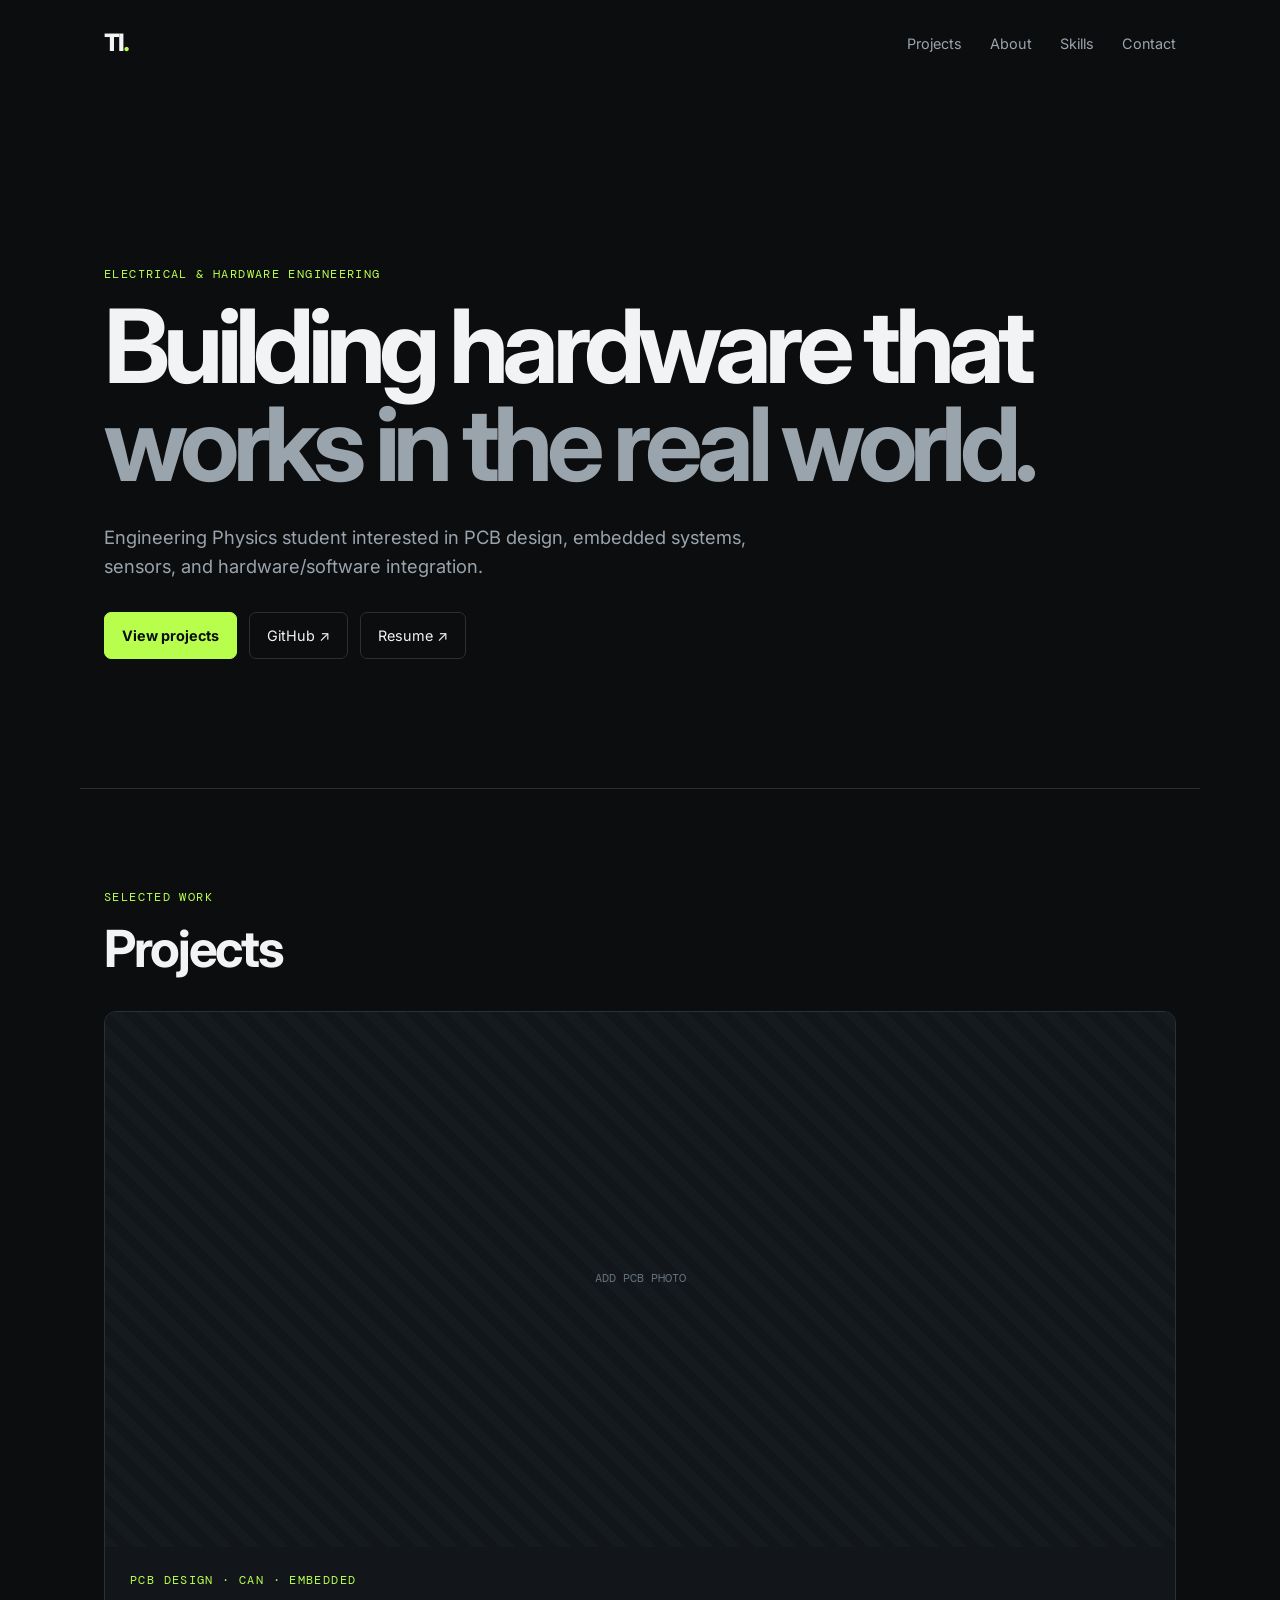
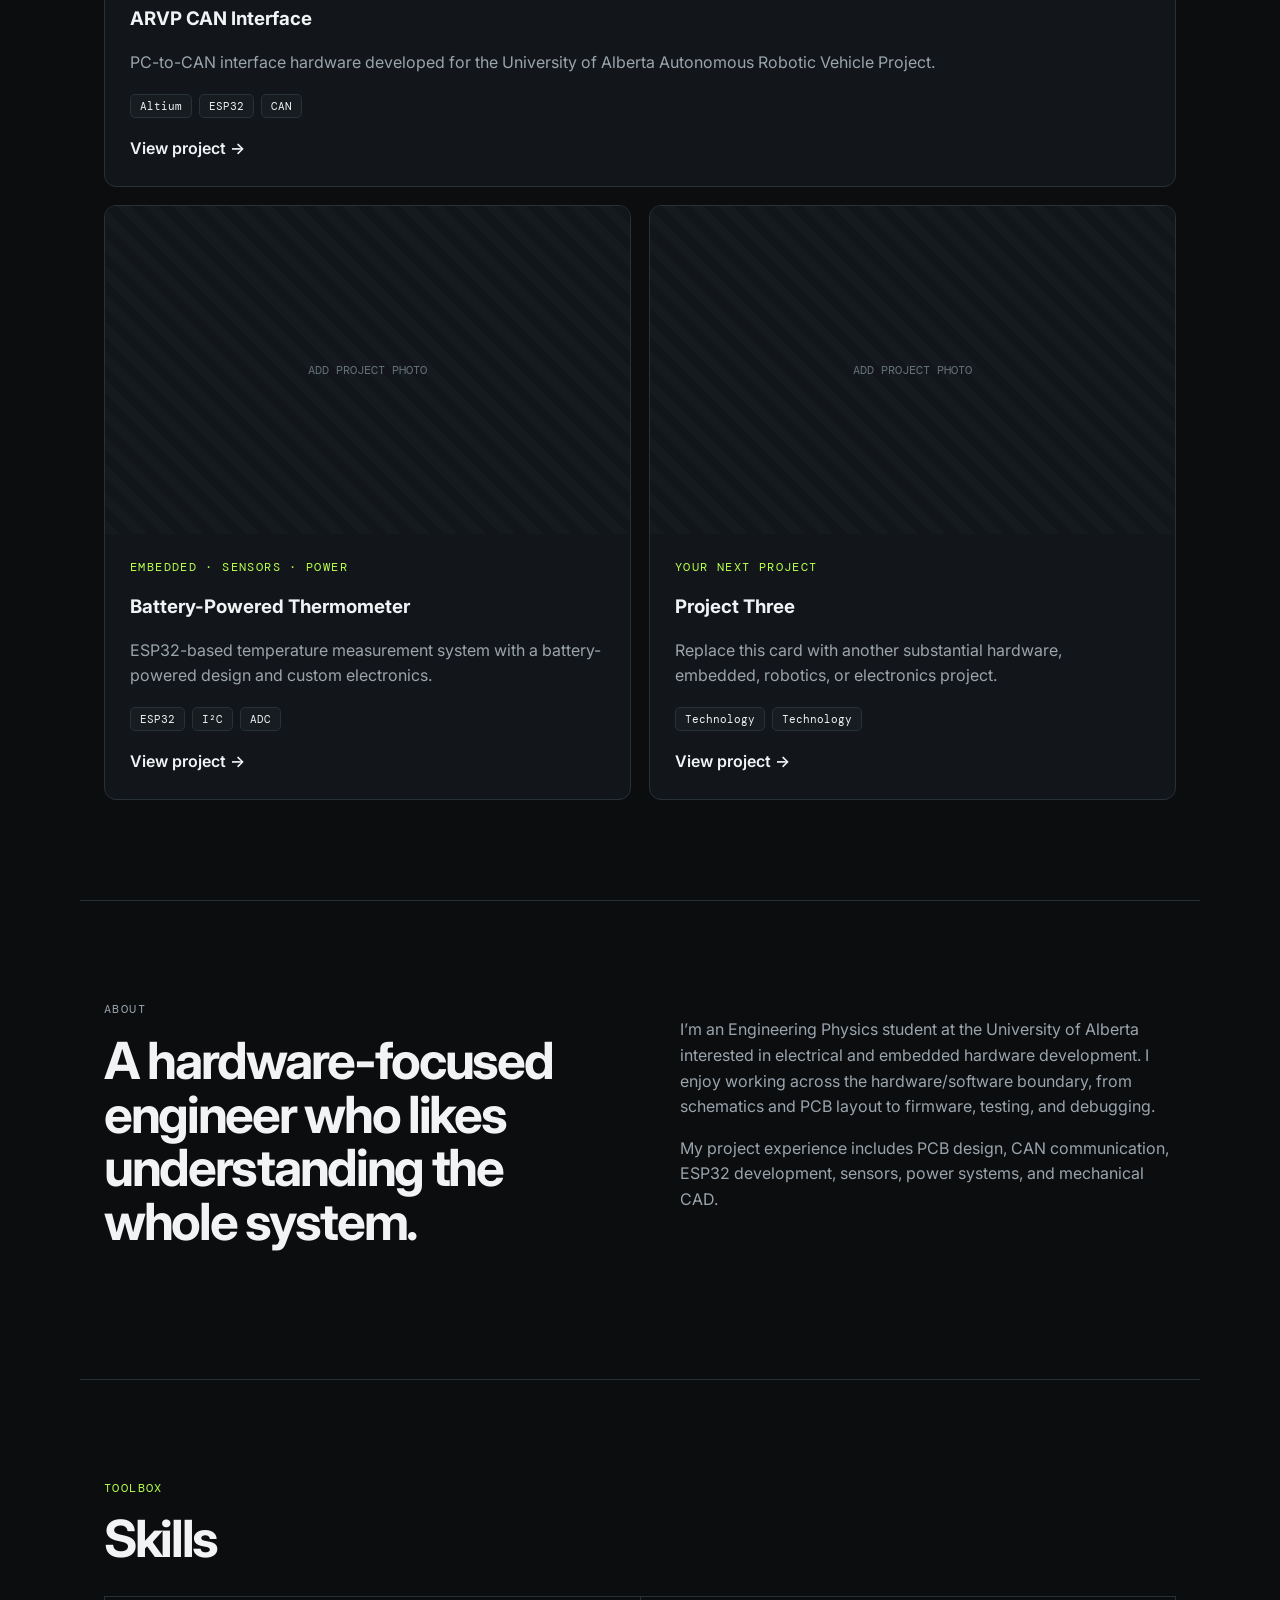
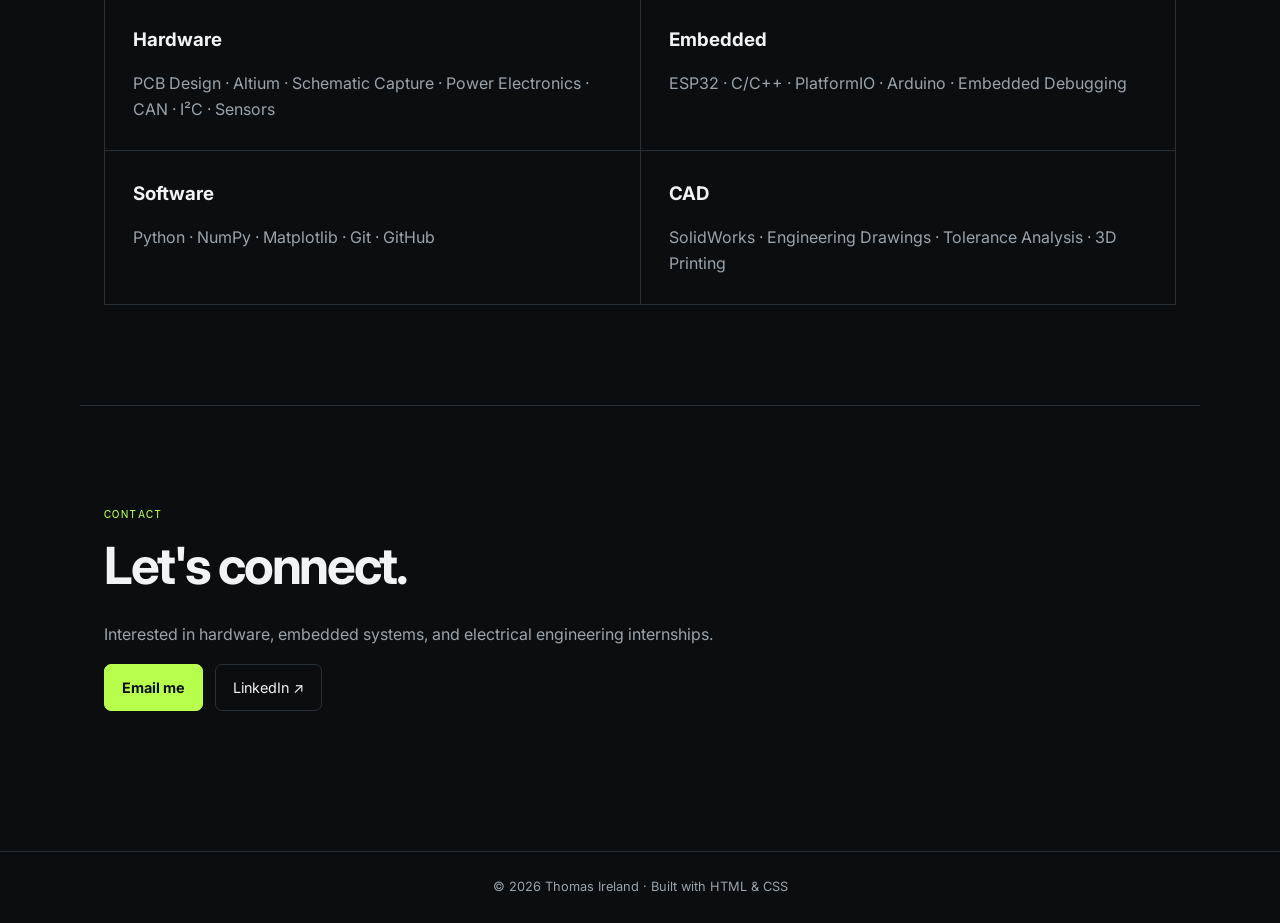
==== index.html @ 7f9a1d8d "initial commit" ====
<!doctype html>
<html lang="en">
<head>
  <meta charset="utf-8">
  <meta name="viewport" content="width=device-width, initial-scale=1">
  <title>Thomas Ireland | Electrical & Hardware Engineering</title>
  <meta name="description" content="Electrical and hardware engineering portfolio.">
  <link rel="stylesheet" href="style.css">
</head>
<body>
<header class="nav">
  <a class="logo" href="#">TI<span>.</span></a>
  <nav>
    <a href="#projects">Projects</a>
    <a href="#about">About</a>
    <a href="#skills">Skills</a>
    <a href="#contact">Contact</a>
  </nav>
</header>

<main>
<section class="hero">
  <p class="eyebrow">ELECTRICAL & HARDWARE ENGINEERING</p>
  <h1>Building hardware that<br><span>works in the real world.</span></h1>
  <p class="intro">Engineering Physics student interested in PCB design, embedded systems, sensors, and hardware/software integration.</p>
  <div class="buttons">
    <a class="button primary" href="#projects">View projects</a>
    <a class="button" href="https://github.com/YOUR_USERNAME">GitHub ↗</a>
    <a class="button" href="resume.pdf">Resume ↗</a>
  </div>
</section>

<section id="projects" class="section">
  <div class="section-heading">
    <p class="eyebrow">SELECTED WORK</p>
    <h2>Projects</h2>
  </div>

  <div class="project-grid">
    <article class="project-card featured">
      <div class="project-image placeholder">ADD PCB PHOTO</div>
      <div class="project-body">
        <p class="tag">PCB DESIGN · CAN · EMBEDDED</p>
        <h3>ARVP CAN Interface</h3>
        <p>PC-to-CAN interface hardware developed for the University of Alberta Autonomous Robotic Vehicle Project.</p>
        <div class="chips"><span>Altium</span><span>ESP32</span><span>CAN</span></div>
        <a href="projects/arvp-can.html">View project →</a>
      </div>
    </article>

    <article class="project-card">
      <div class="project-image placeholder">ADD PROJECT PHOTO</div>
      <div class="project-body">
        <p class="tag">EMBEDDED · SENSORS · POWER</p>
        <h3>Battery-Powered Thermometer</h3>
        <p>ESP32-based temperature measurement system with a battery-powered design and custom electronics.</p>
        <div class="chips"><span>ESP32</span><span>I²C</span><span>ADC</span></div>
        <a href="projects/thermometer.html">View project →</a>
      </div>
    </article>

    <article class="project-card">
      <div class="project-image placeholder">ADD PROJECT PHOTO</div>
      <div class="project-body">
        <p class="tag">YOUR NEXT PROJECT</p>
        <h3>Project Three</h3>
        <p>Replace this card with another substantial hardware, embedded, robotics, or electronics project.</p>
        <div class="chips"><span>Technology</span><span>Technology</span></div>
        <a href="#">View project →</a>
      </div>
    </article>
  </div>
</section>

<section id="about" class="section split">
  <div>
    <p class="eyebrow">ABOUT</p>
    <h2>A hardware-focused engineer who likes understanding the whole system.</h2>
  </div>
  <div>
    <p>I’m an Engineering Physics student at the University of Alberta interested in electrical and embedded hardware development. I enjoy working across the hardware/software boundary, from schematics and PCB layout to firmware, testing, and debugging.</p>
    <p>My project experience includes PCB design, CAN communication, ESP32 development, sensors, power systems, and mechanical CAD.</p>
  </div>
</section>

<section id="skills" class="section">
  <p class="eyebrow">TOOLBOX</p>
  <h2>Skills</h2>
  <div class="skills-grid">
    <div><h3>Hardware</h3><p>PCB Design · Altium · Schematic Capture · Power Electronics · CAN · I²C · Sensors</p></div>
    <div><h3>Embedded</h3><p>ESP32 · C/C++ · PlatformIO · Arduino · Embedded Debugging</p></div>
    <div><h3>Software</h3><p>Python · NumPy · Matplotlib · Git · GitHub</p></div>
    <div><h3>CAD</h3><p>SolidWorks · Engineering Drawings · Tolerance Analysis · 3D Printing</p></div>
  </div>
</section>

<section id="contact" class="section contact">
  <p class="eyebrow">CONTACT</p>
  <h2>Let's connect.</h2>
  <p>Interested in hardware, embedded systems, and electrical engineering internships.</p>
  <div class="buttons">
    <a class="button primary" href="mailto:YOUR_EMAIL@example.com">Email me</a>
    <a class="button" href="https://www.linkedin.com/in/YOUR_USERNAME/">LinkedIn ↗</a>
  </div>
</section>
</main>

<footer>© 2026 Thomas Ireland · Built with HTML & CSS</footer>
</body>
</html>
---- style.css ----
@import url('https://fonts.googleapis.com/css2?family=DM+Mono:wght@400;500&family=Inter:wght@400;500;600;700;800&display=swap');

:root {
  --bg: #0b0d0f;
  --surface: #12161a;
  --surface2: #171c21;
  --text: #f1f3f5;
  --muted: #9aa4ad;
  --line: #283038;
  --accent: #b8ff4d;
  --max: 1120px;
}

* { box-sizing: border-box; }
html { scroll-behavior: smooth; }
body {
  margin: 0;
  background: var(--bg);
  color: var(--text);
  font-family: Inter, sans-serif;
  line-height: 1.6;
}
a { color: inherit; text-decoration: none; }
.nav {
  max-width: var(--max);
  margin: auto;
  padding: 24px;
  display: flex;
  justify-content: space-between;
  align-items: center;
}
.logo { font-size: 1.5rem; font-weight: 800; letter-spacing: -0.08em; }
.logo span { color: var(--accent); }
nav { display: flex; gap: 28px; color: var(--muted); font-size: .9rem; }
nav a:hover, .project-body a:hover { color: var(--accent); }

main { max-width: var(--max); margin: auto; }
.hero { min-height: 78vh; padding: 150px 24px 100px; display: flex; flex-direction: column; justify-content: center; }
.eyebrow, .tag {
  font-family: "DM Mono", monospace;
  color: var(--accent);
  font-size: .72rem;
  letter-spacing: .12em;
  margin: 0 0 14px;
}
h1 { font-size: clamp(3rem, 8vw, 6.8rem); line-height: .95; letter-spacing: -.065em; margin: 0; max-width: 1000px; }
h1 span { color: var(--muted); }
h2 { font-size: clamp(2rem, 4vw, 3.4rem); line-height: 1.05; letter-spacing: -.045em; margin: 0 0 30px; }
h3 { margin: 0 0 8px; }
.intro { max-width: 650px; color: var(--muted); font-size: 1.15rem; margin: 30px 0; }
.buttons { display: flex; flex-wrap: wrap; gap: 12px; }
.button {
  border: 1px solid var(--line);
  padding: 11px 17px;
  border-radius: 7px;
  font-size: .9rem;
}
.button.primary { background: var(--accent); color: #0b0d0f; border-color: var(--accent); font-weight: 700; }
.button:hover { transform: translateY(-1px); }

.section { padding: 100px 24px; border-top: 1px solid var(--line); }
.section-heading { margin-bottom: 35px; }
.project-grid { display: grid; grid-template-columns: repeat(2, 1fr); gap: 18px; }
.project-card { background: var(--surface); border: 1px solid var(--line); border-radius: 12px; overflow: hidden; }
.project-card.featured { grid-column: span 2; }
.project-image { aspect-ratio: 16/8; }
.project-card:not(.featured) .project-image { aspect-ratio: 16/10; }
.placeholder {
  background: repeating-linear-gradient(45deg, #151a1e, #151a1e 10px, #12161a 10px, #12161a 20px);
  display: grid; place-items: center; color: #66717a;
  font-family: "DM Mono", monospace; font-size: .75rem;
}
.project-body { padding: 25px; }
.project-body p:not(.tag) { color: var(--muted); }
.chips { display: flex; flex-wrap: wrap; gap: 7px; margin: 18px 0; }
.chips span { background: var(--surface2); border: 1px solid var(--line); padding: 4px 9px; border-radius: 5px; font: .7rem "DM Mono", monospace; }
.project-body a { font-weight: 600; }

.split { display: grid; grid-template-columns: 1fr 1fr; gap: 80px; }
.split p { color: var(--muted); max-width: 600px; }
.skills-grid { display: grid; grid-template-columns: repeat(2, 1fr); gap: 1px; background: var(--line); border: 1px solid var(--line); }
.skills-grid div { background: var(--bg); padding: 28px; }
.skills-grid p { color: var(--muted); margin-bottom: 0; }
.contact { padding-bottom: 140px; }
.contact > p:not(.eyebrow) { color: var(--muted); }

footer { border-top: 1px solid var(--line); padding: 25px 24px; text-align: center; color: var(--muted); font-size: .8rem; }

@media (max-width: 700px) {
  nav { display: none; }
  .hero { padding-top: 100px; min-height: 70vh; }
  .project-grid, .split, .skills-grid { grid-template-columns: 1fr; }
  .project-card.featured { grid-column: span 1; }
  .split { gap: 25px; }
}
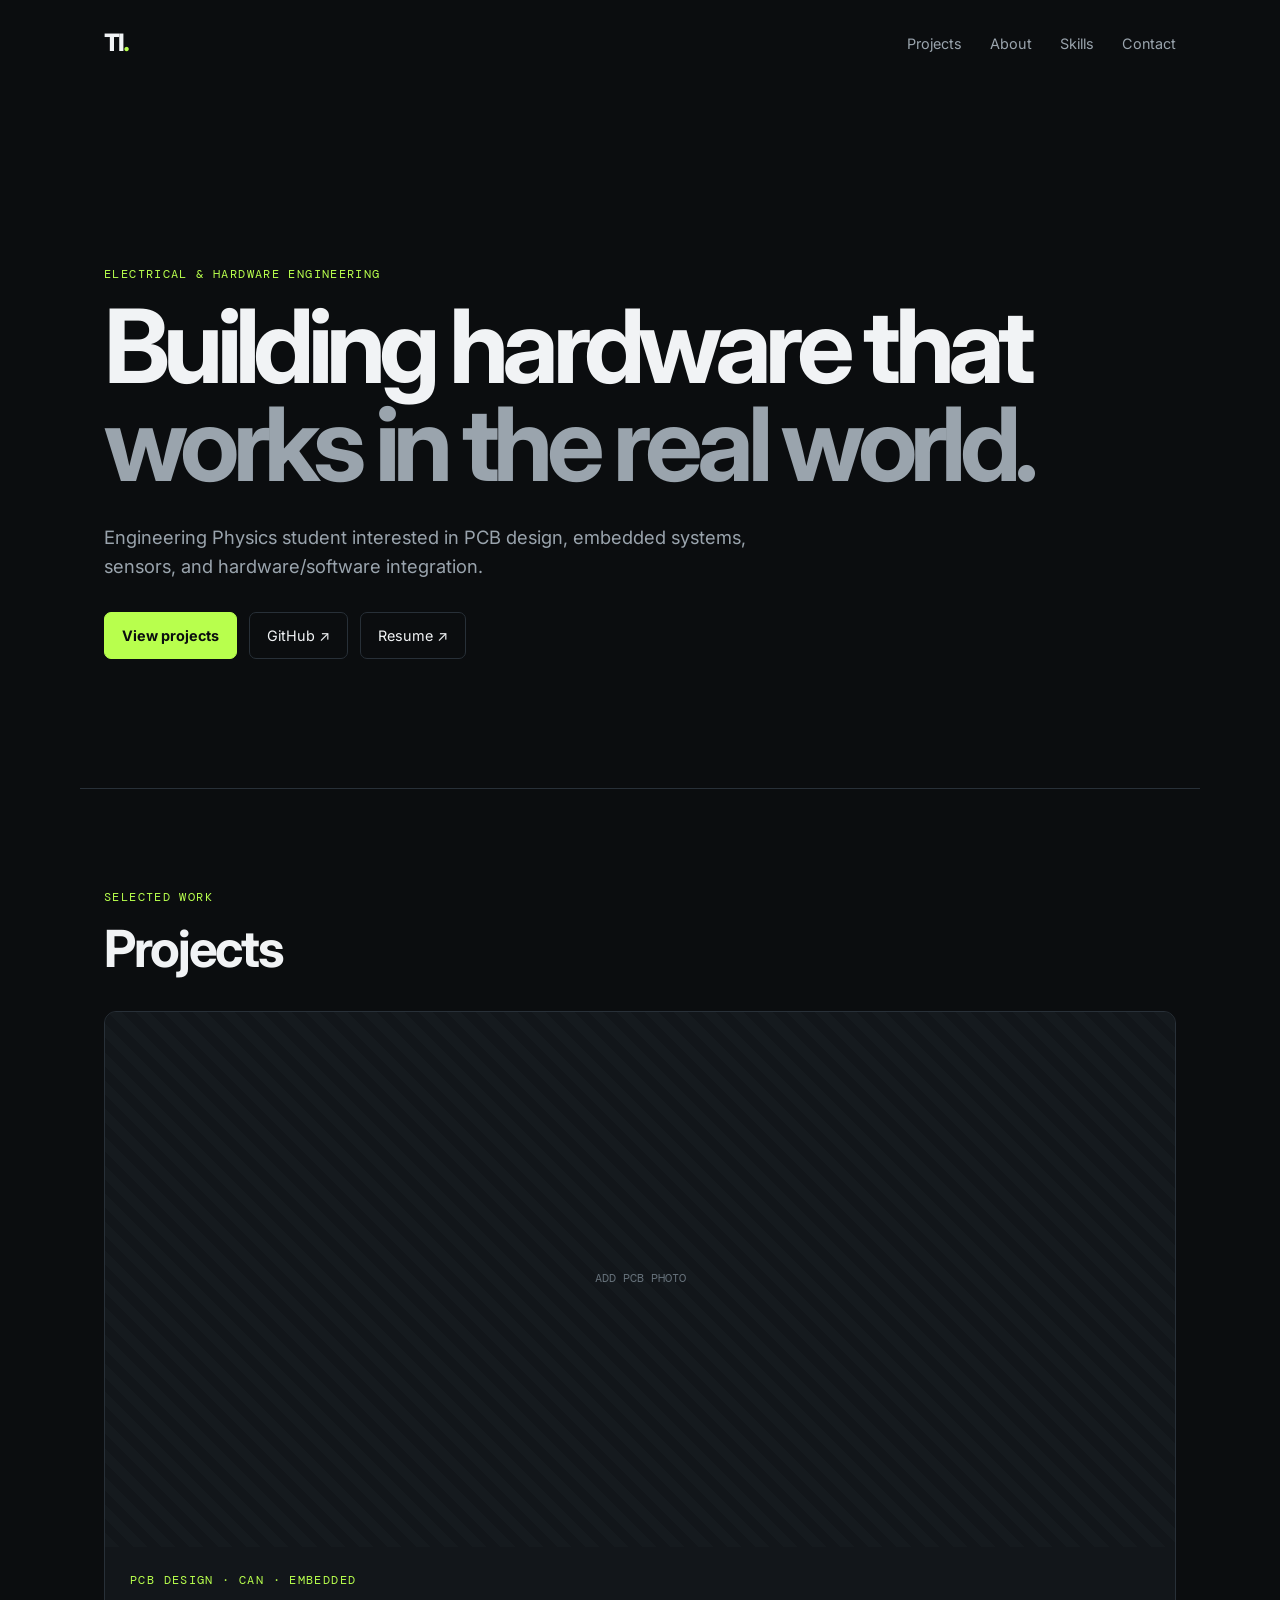
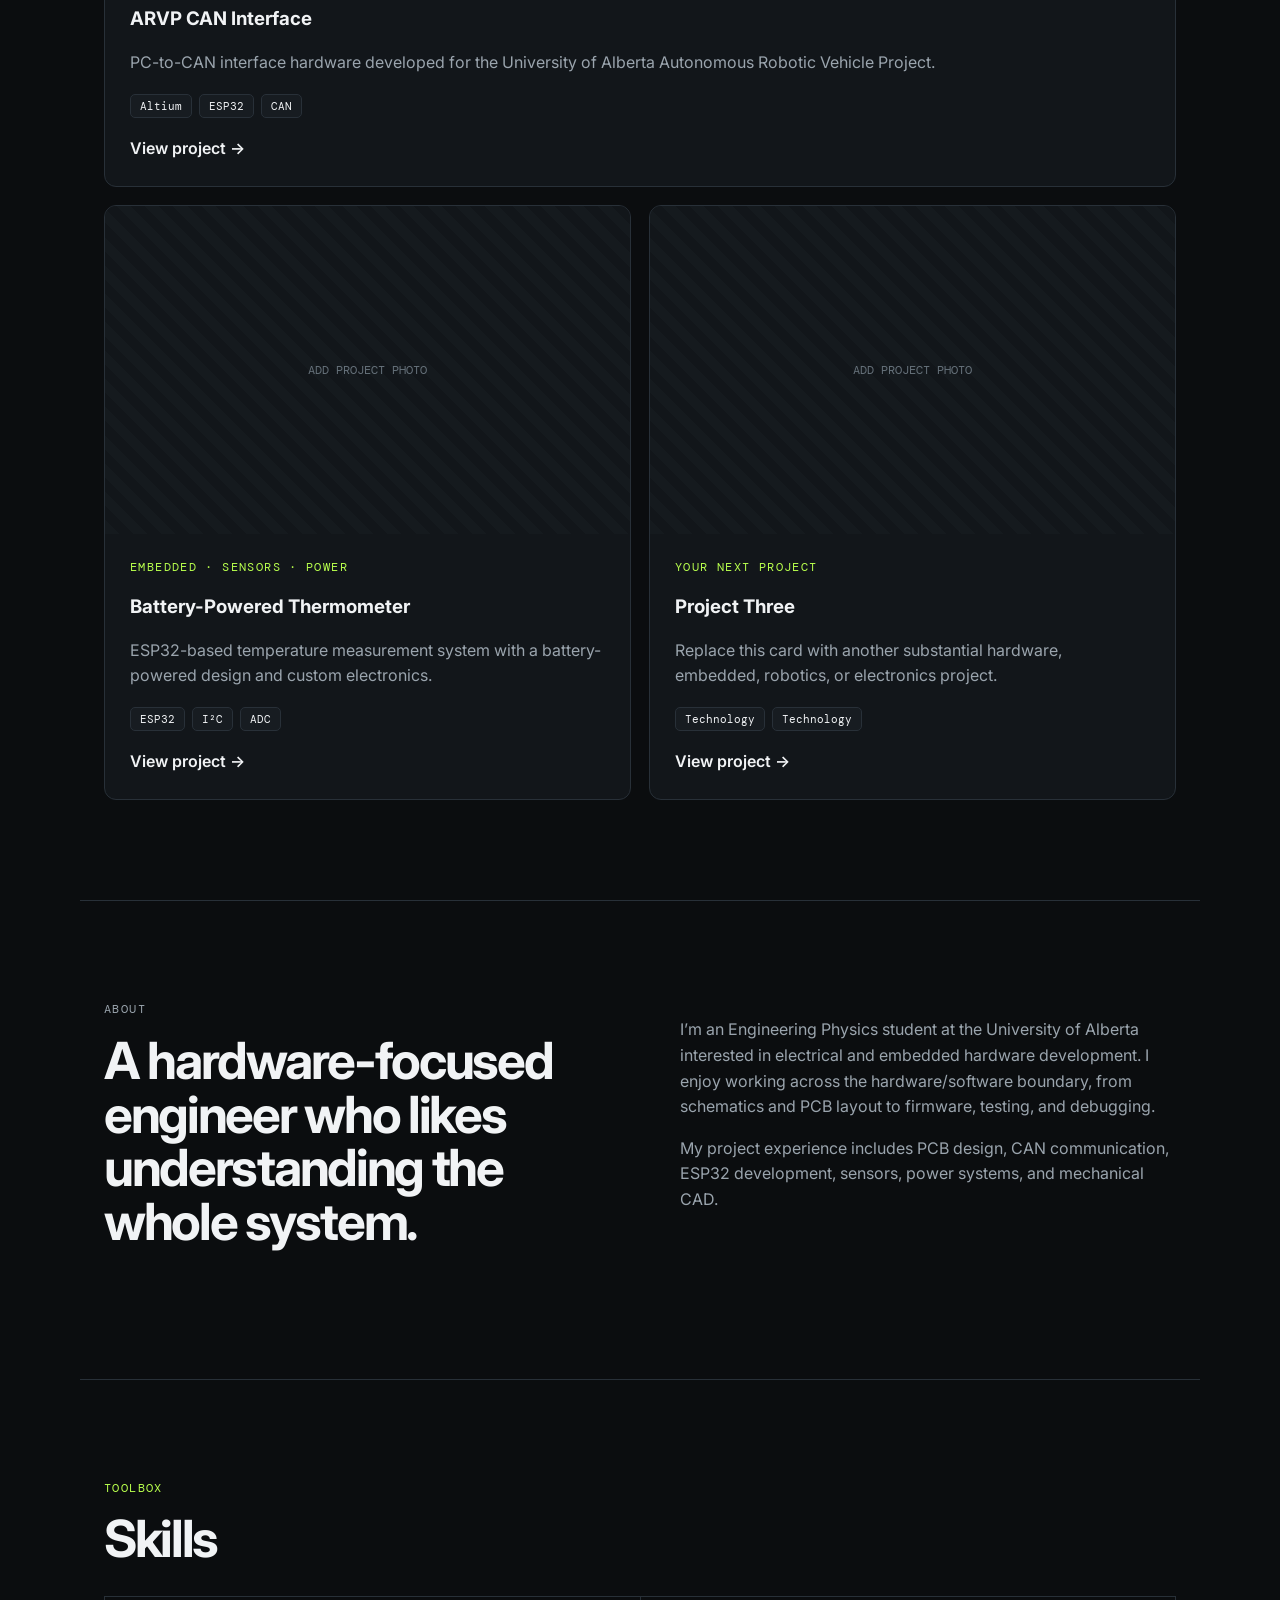
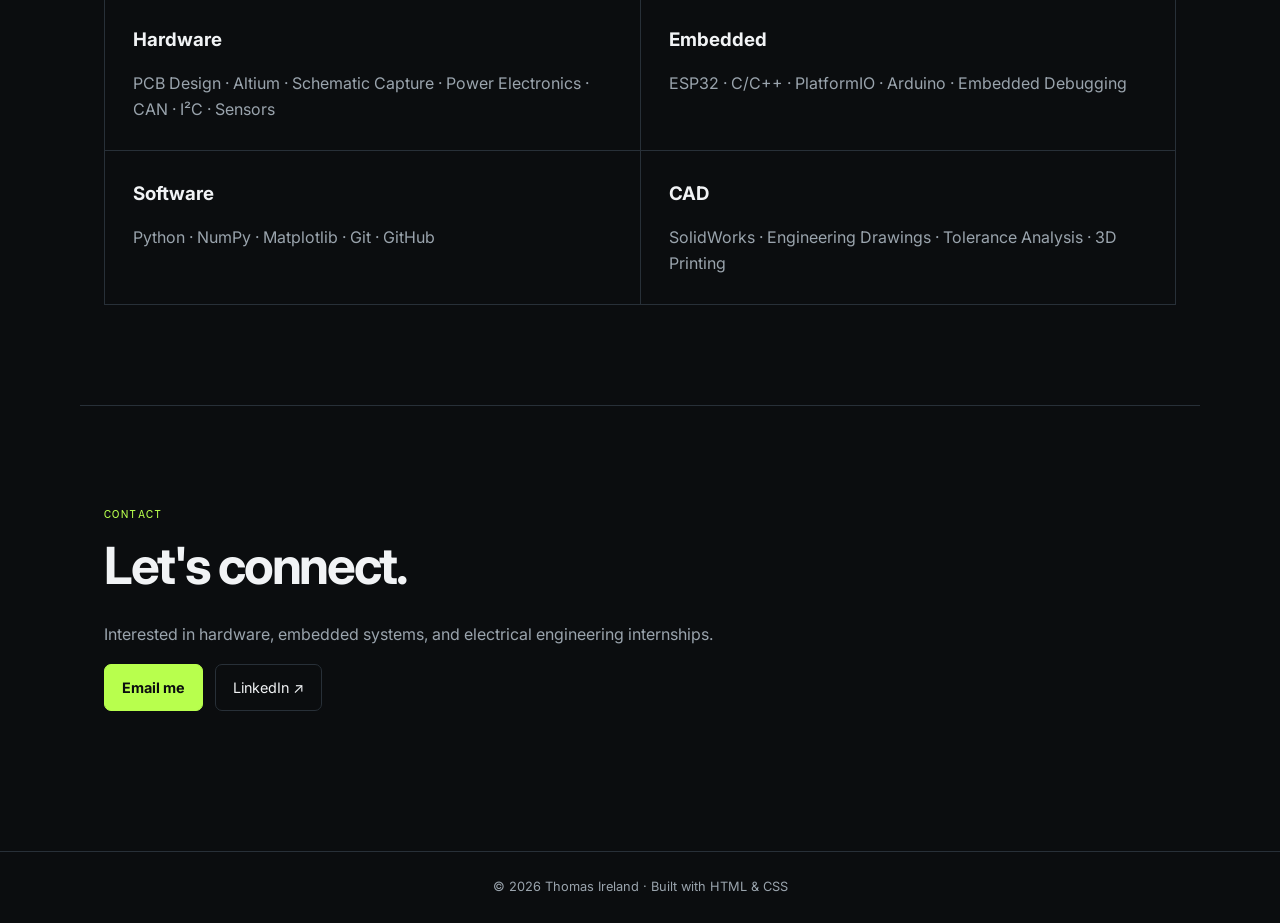
==== commit fac00d19: "background test" ====
--- a/index.html
+++ b/index.html
@@ -8,6 +8,7 @@
   <link rel="stylesheet" href="style.css">
 </head>
 <body>
+<canvas id="wave-background"></canvas>
 <header class="nav">
   <a class="logo" href="#">TI<span>.</span></a>
   <nav>
--- a/style.css
+++ b/style.css
@@ -93,3 +93,14 @@
   .project-card.featured { grid-column: span 1; }
   .split { gap: 25px; }
 }
+
+#wave-background {
+  position: fixed;
+  top: 0;
+  left: 0;
+  width: 100%;
+  height: 100%;
+  z-index: -1;
+  pointer-events: none;
+  opacity: 0.25;
+}
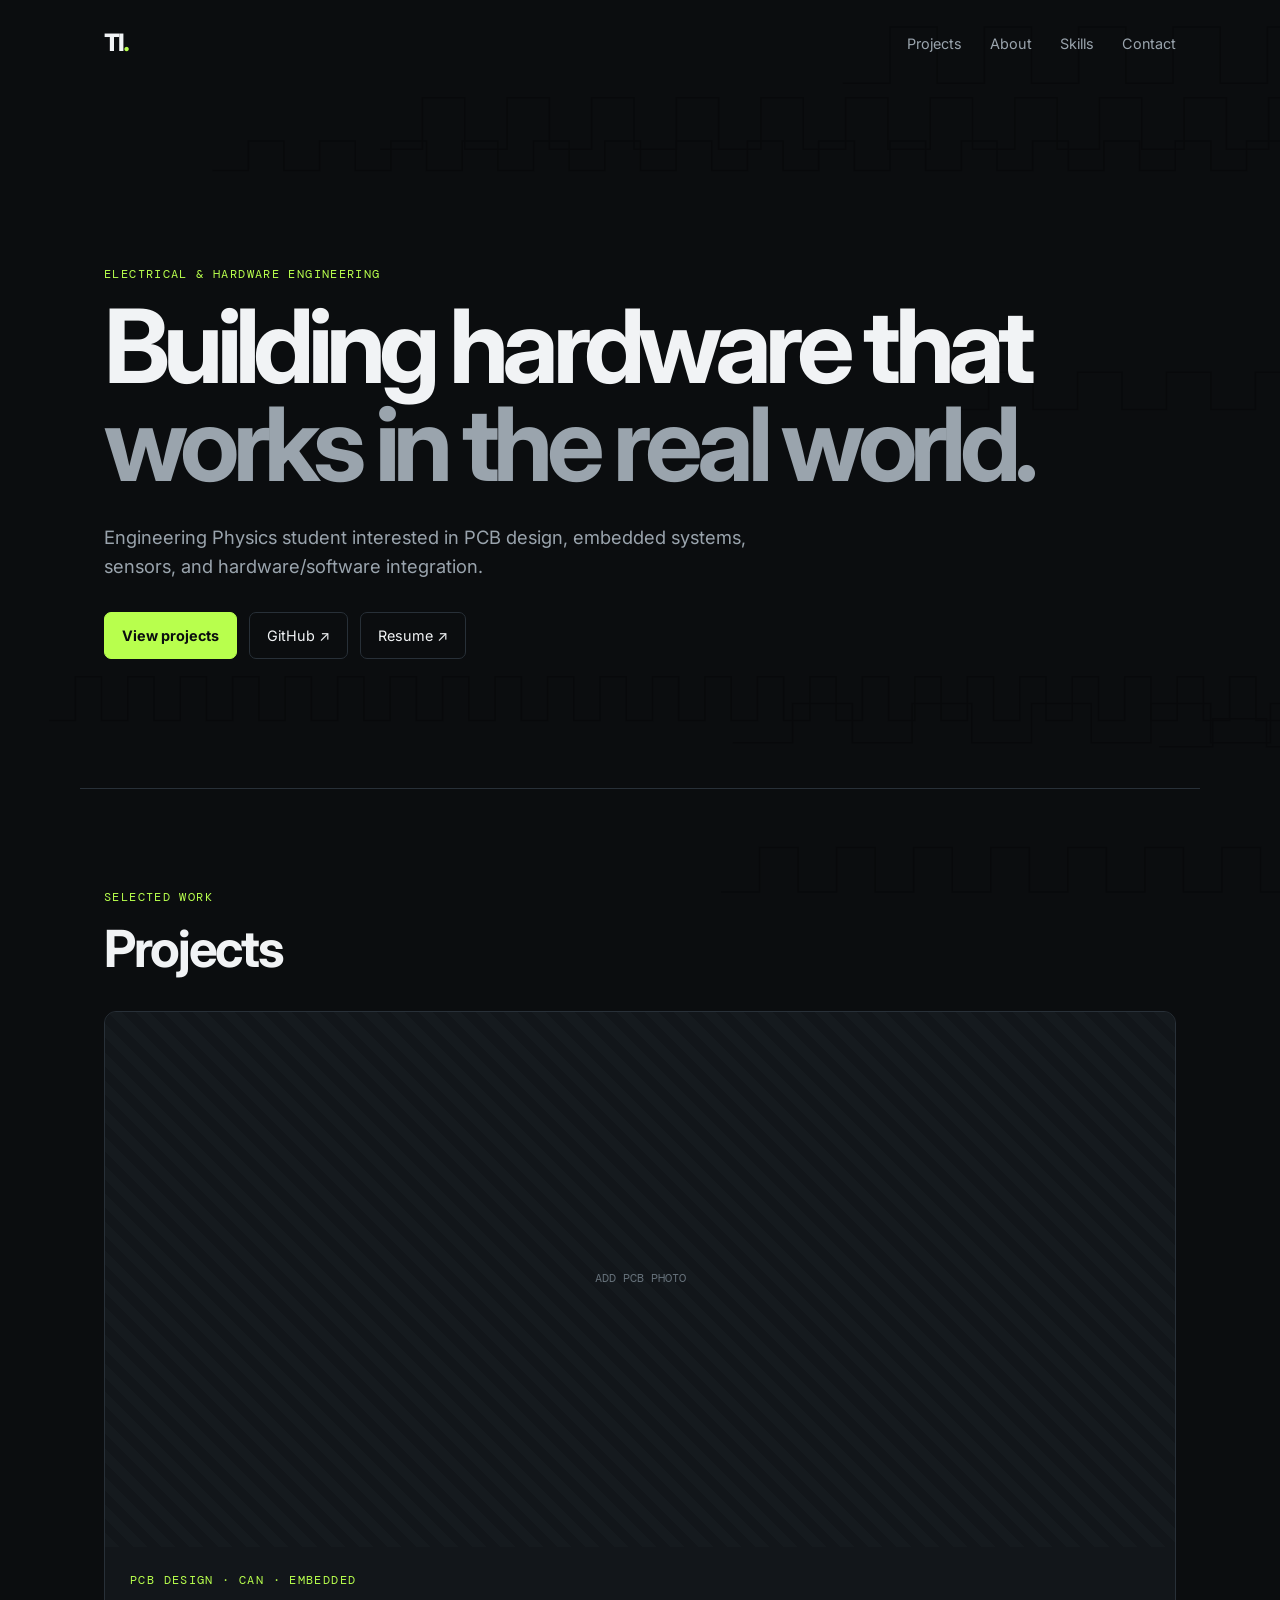
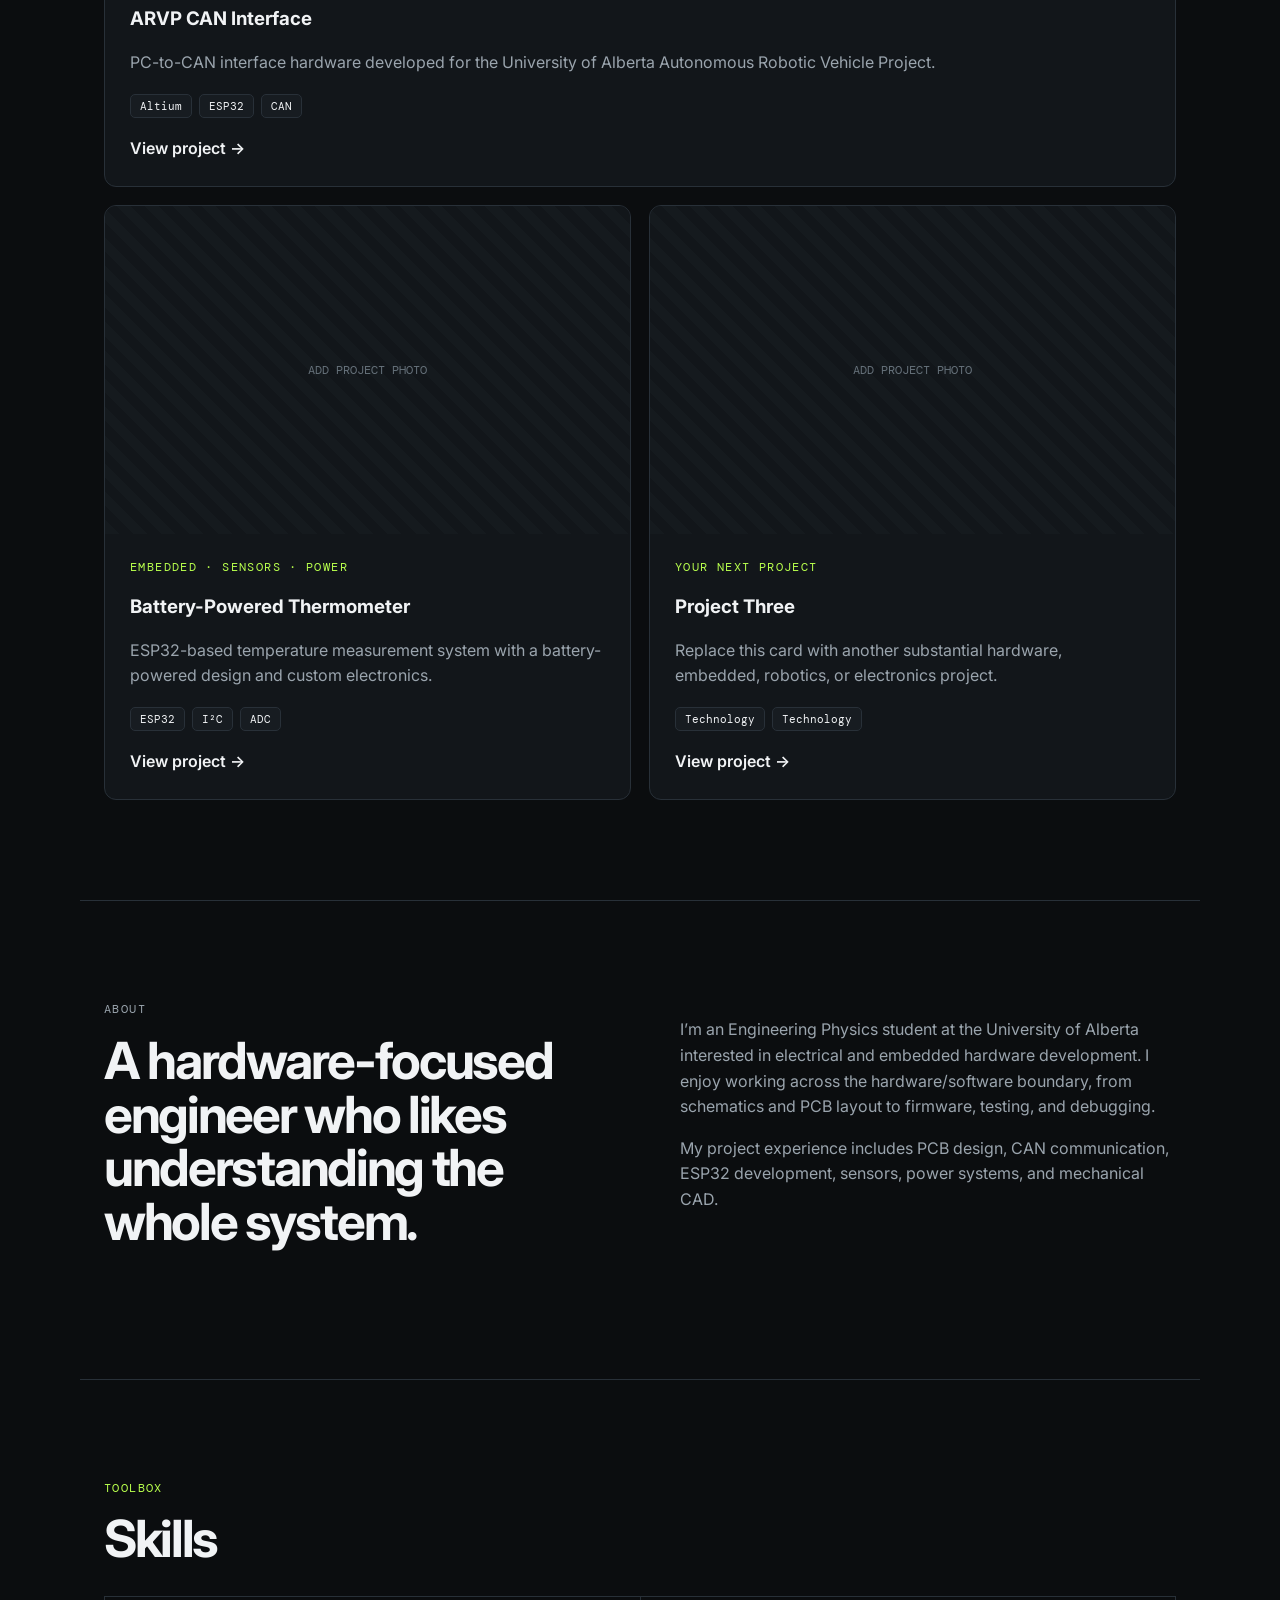
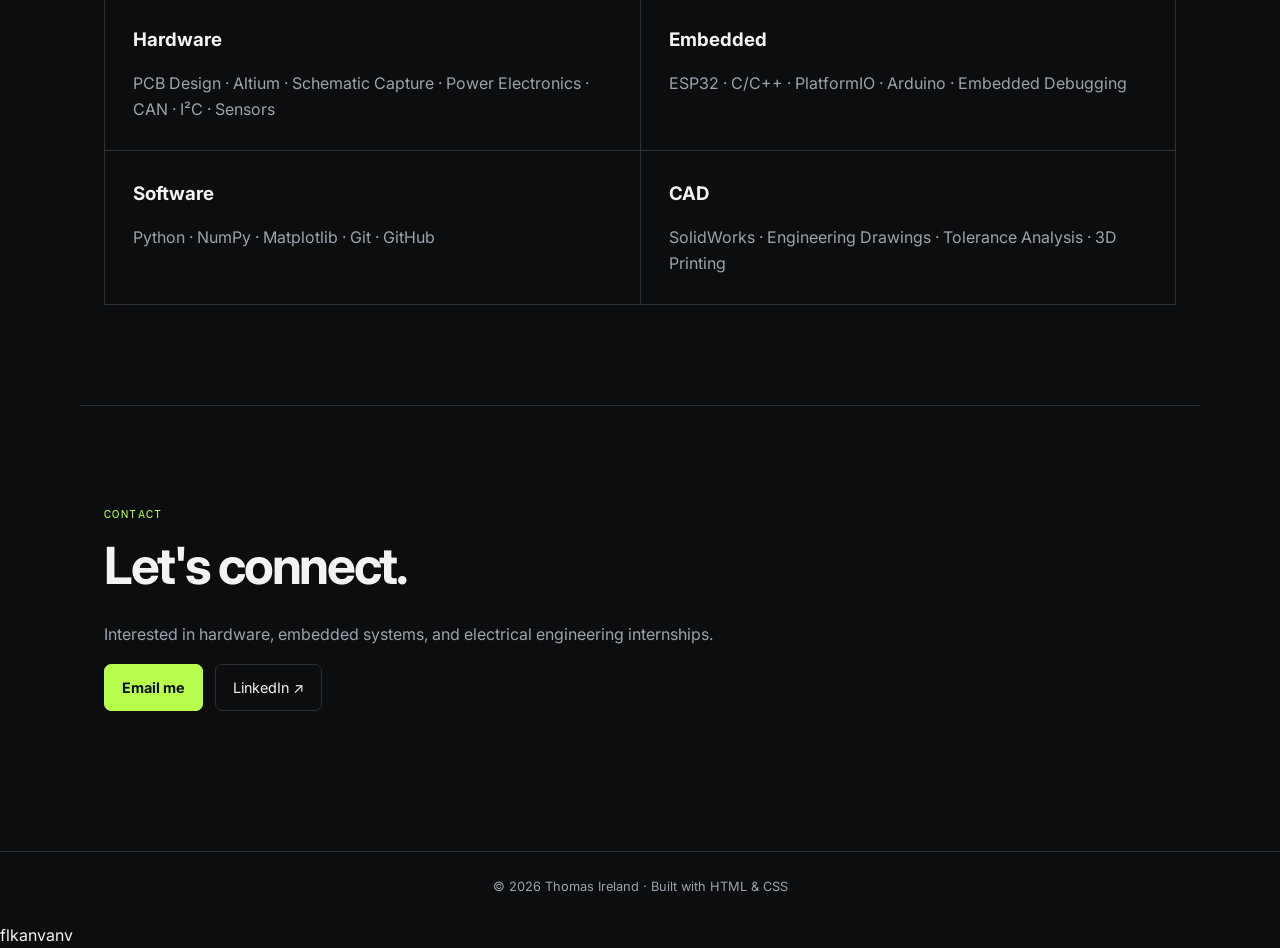
==== commit 78345a29: "fixing background" ====
--- a/index.html
+++ b/index.html
@@ -7,6 +7,7 @@
   <meta name="description" content="Electrical and hardware engineering portfolio.">
   <link rel="stylesheet" href="style.css">
 </head>
+
 <body>
 <canvas id="wave-background"></canvas>
 <header class="nav">
@@ -107,5 +108,7 @@
 </main>
 
 <footer>© 2026 Thomas Ireland · Built with HTML & CSS</footer>
+<script src="js/waves.js" defer></script>
+flkanvanv
 </body>
 </html>
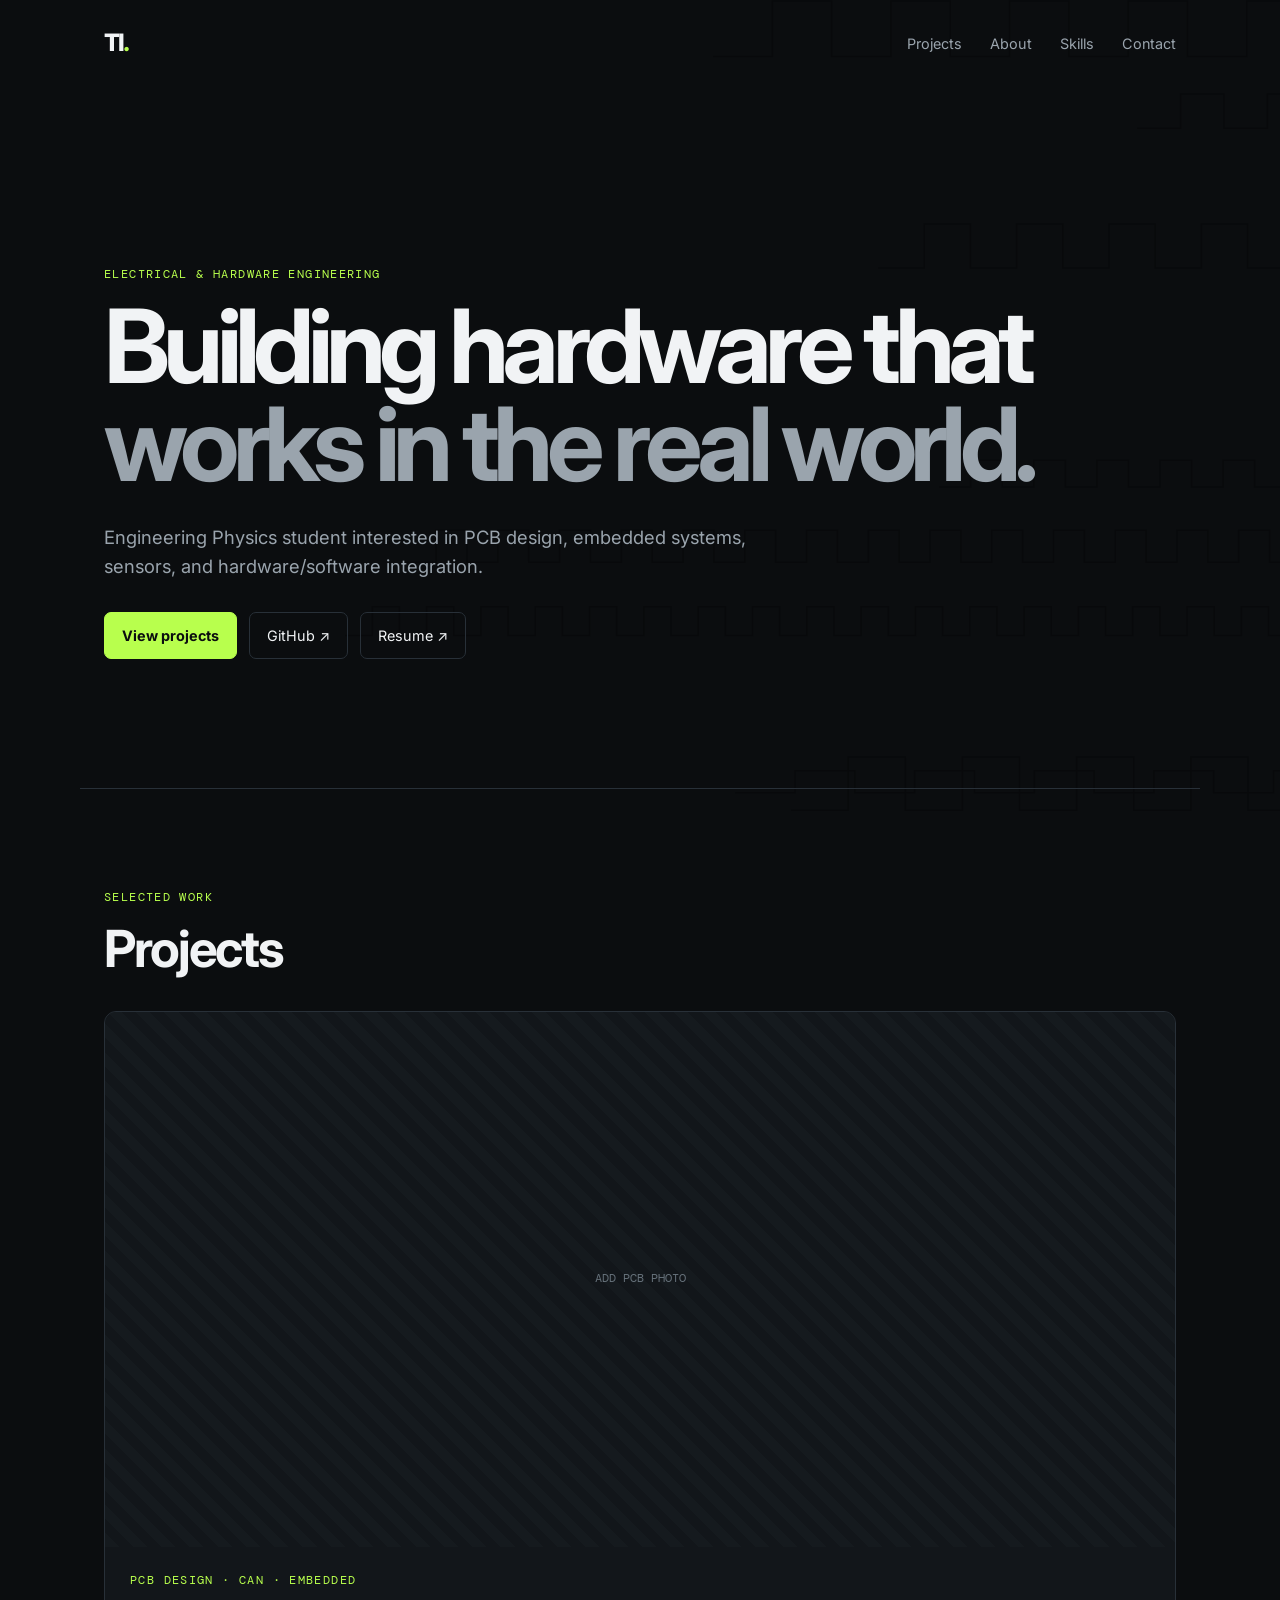
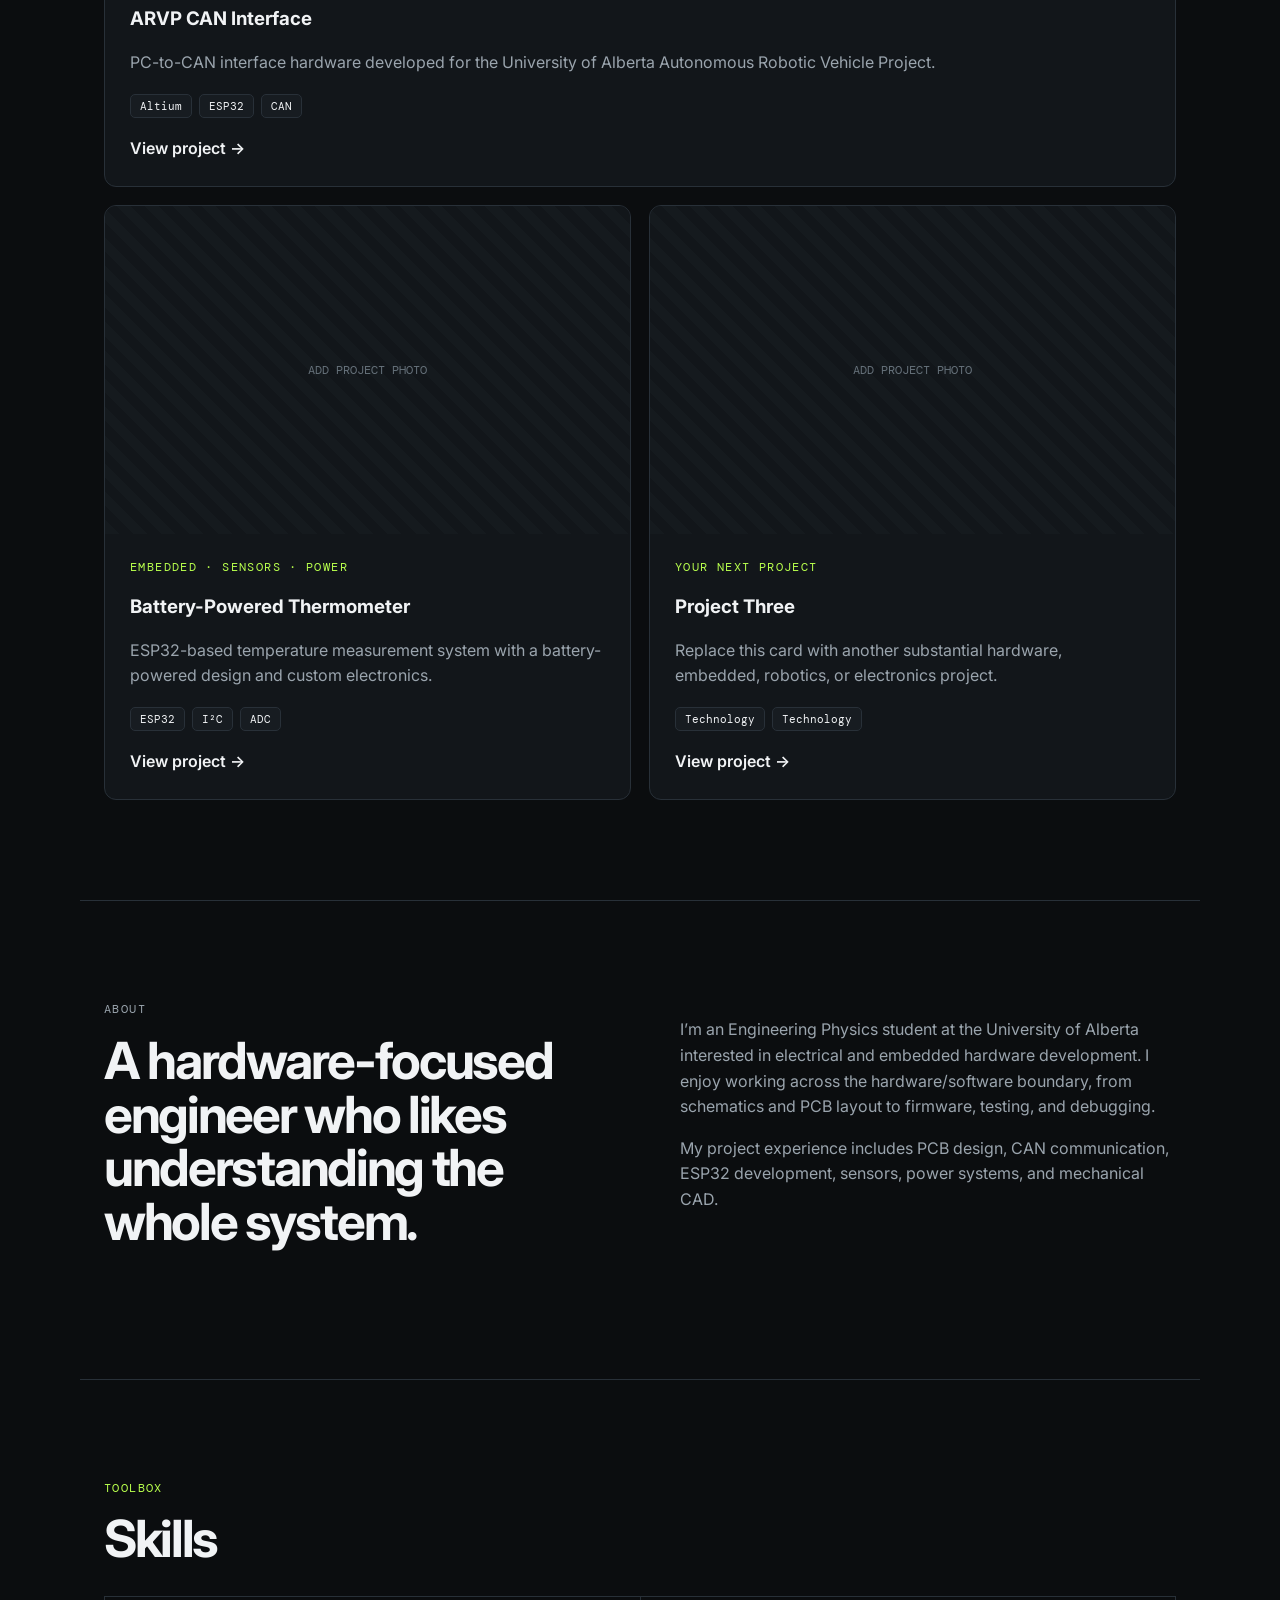
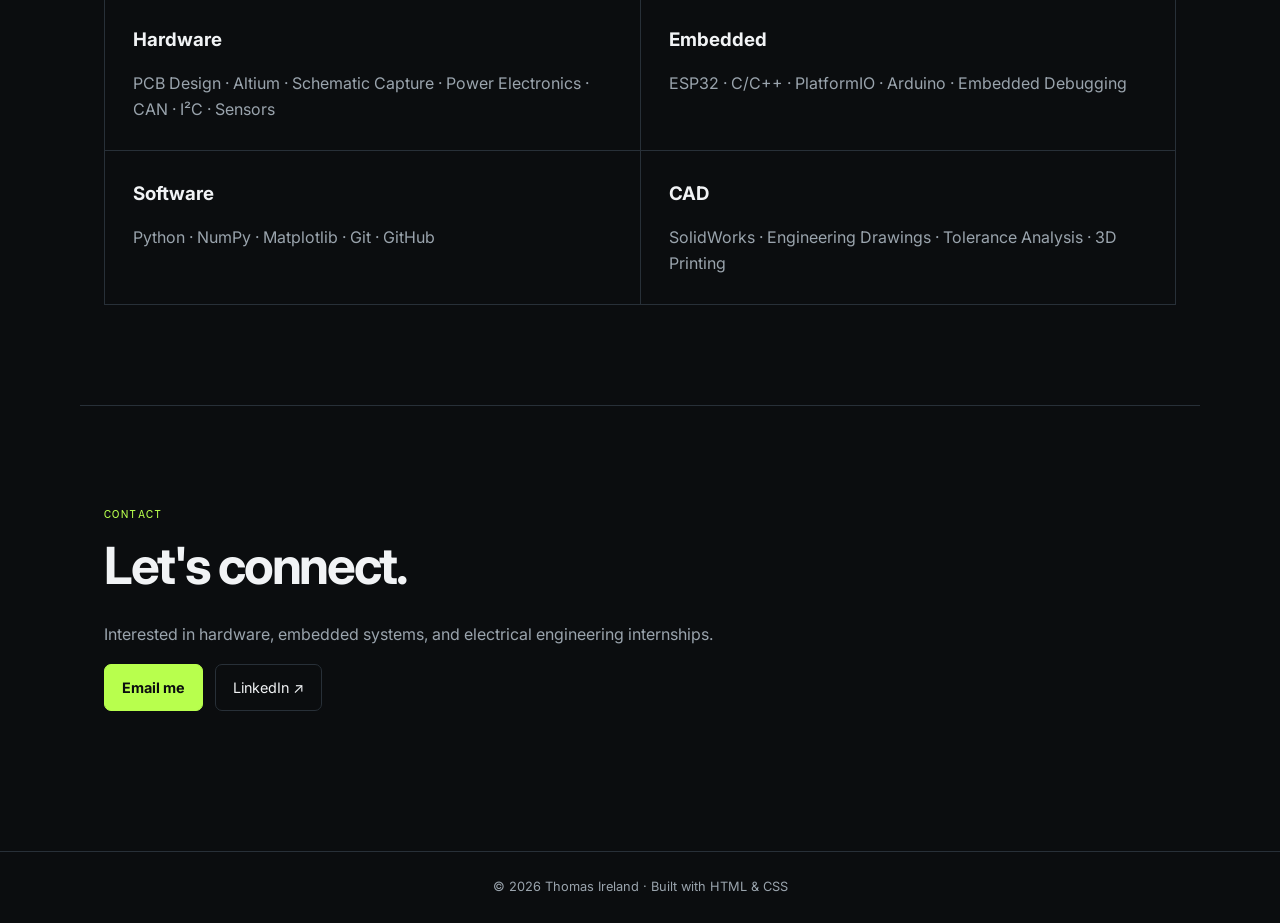
==== commit 9207769d: "update" ====
--- a/index.html
+++ b/index.html
@@ -109,6 +109,5 @@
 
 <footer>© 2026 Thomas Ireland · Built with HTML & CSS</footer>
 <script src="js/waves.js" defer></script>
-flkanvanv
 </body>
 </html>
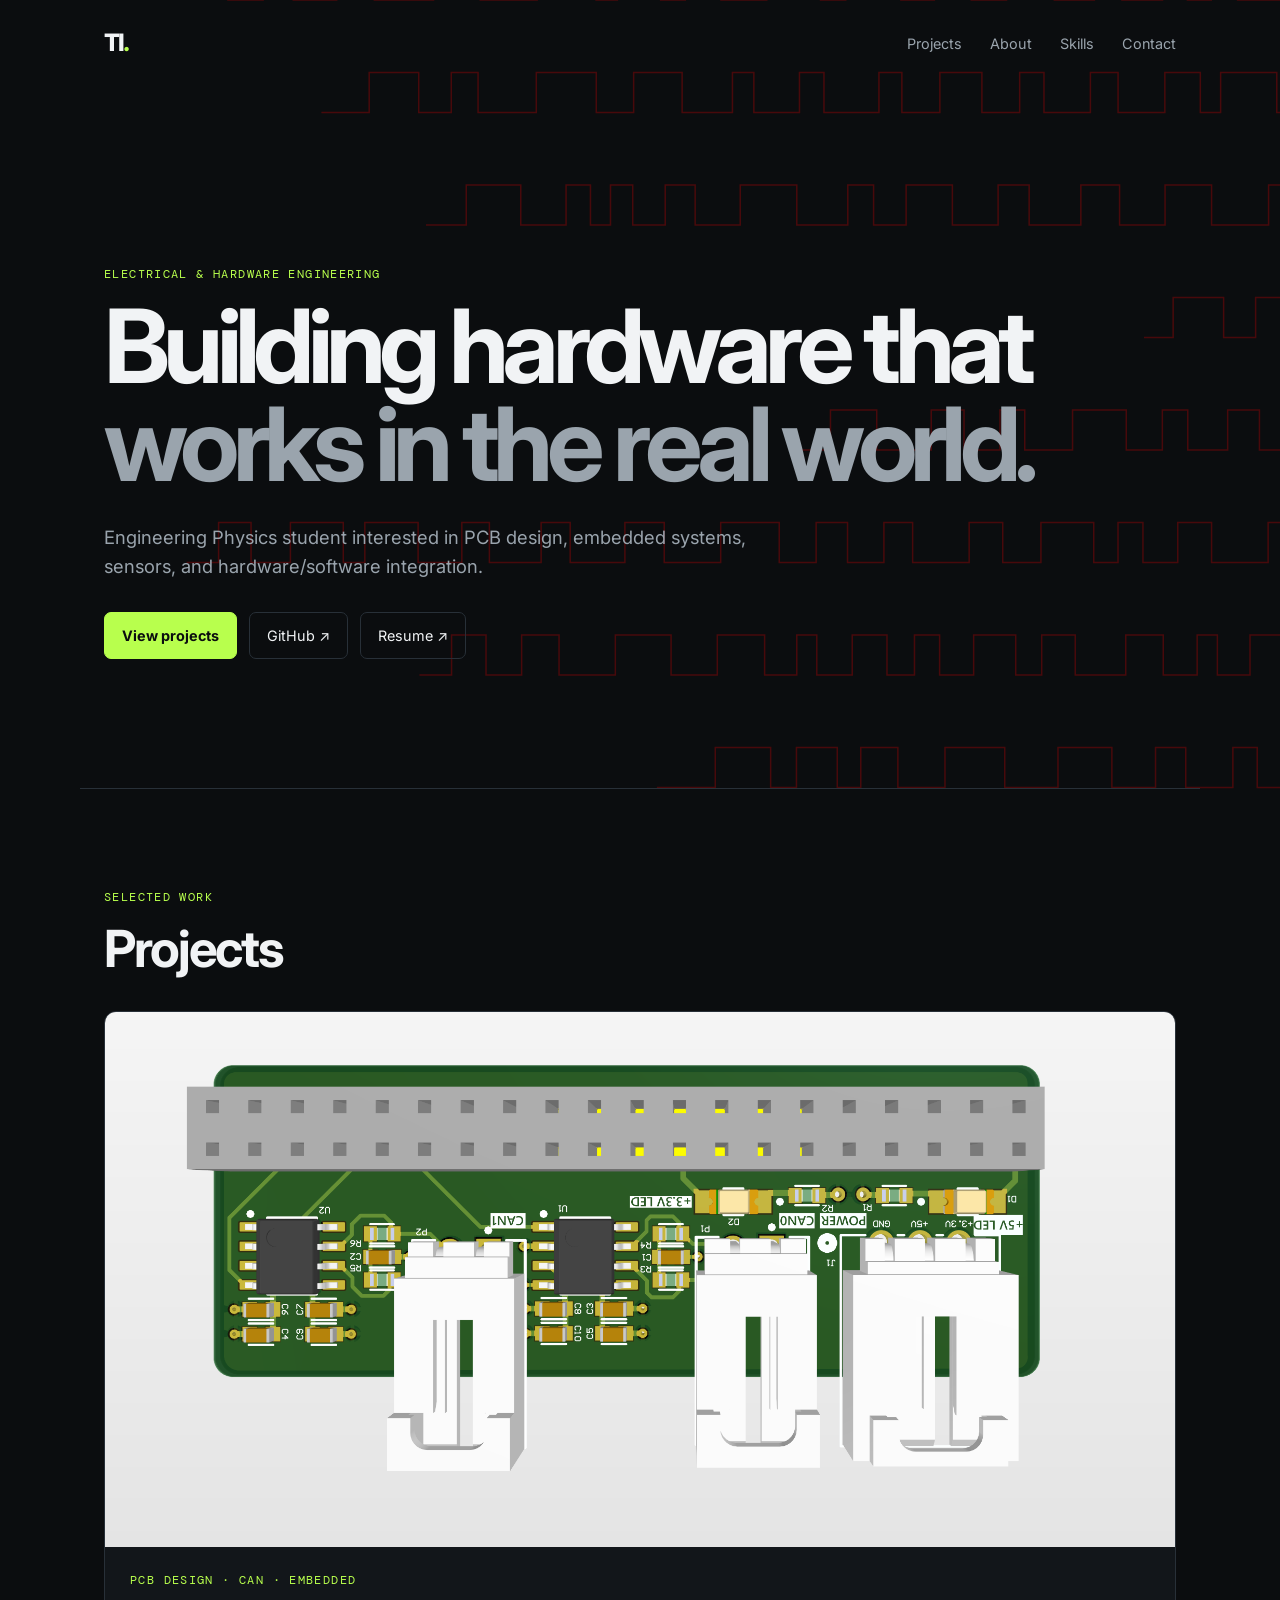
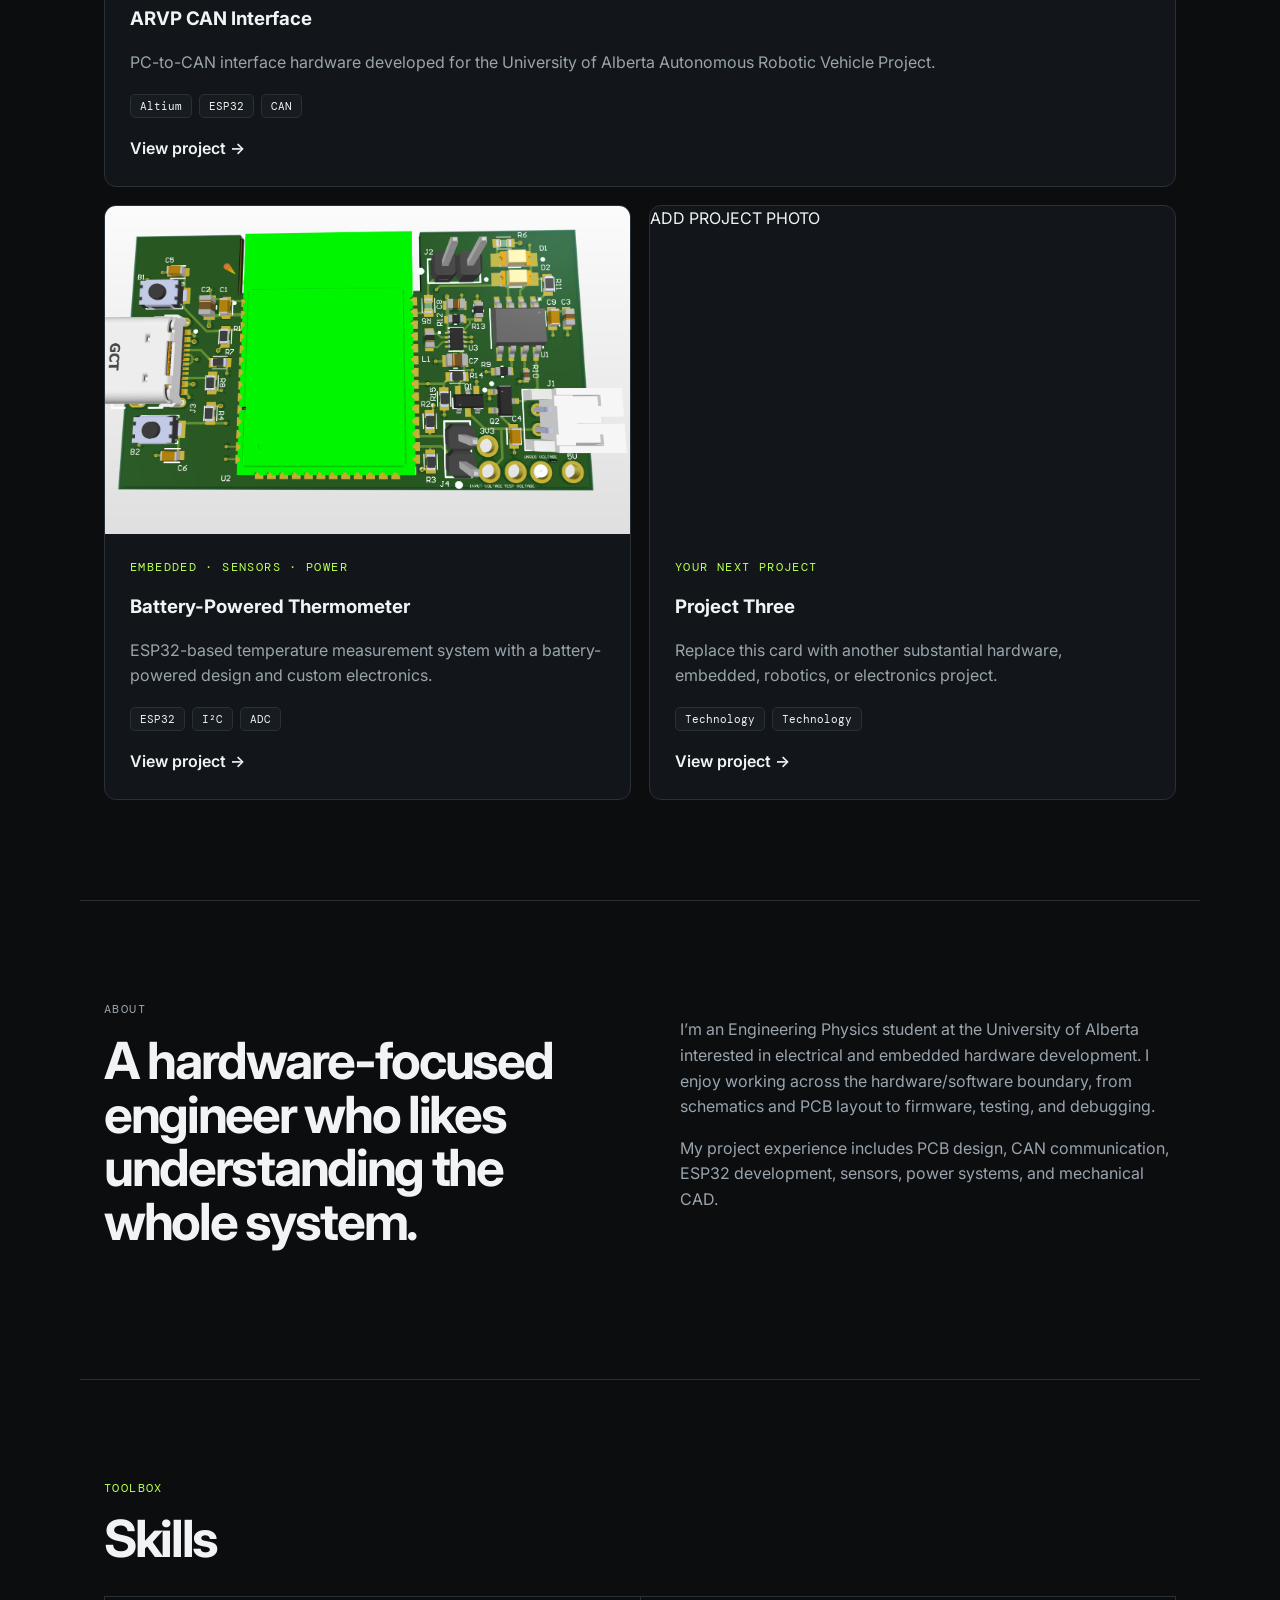
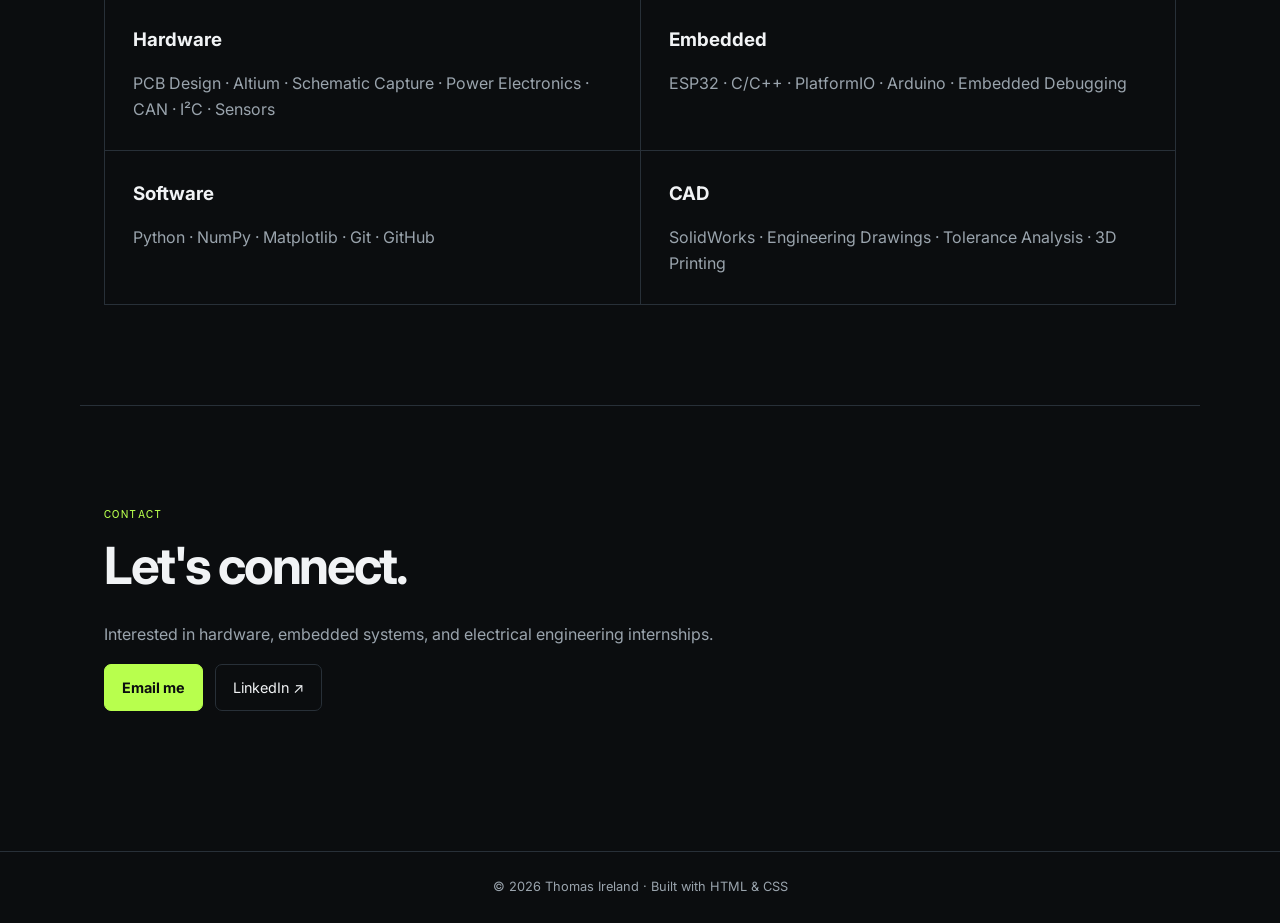
==== commit 45e4941c: "test" ====
--- a/index.html
+++ b/index.html
@@ -40,7 +40,7 @@
 
   <div class="project-grid">
     <article class="project-card featured">
-      <div class="project-image placeholder">ADD PCB PHOTO</div>
+      <img class="project-image" src="assets/CAN3D.png" alt="3D render of the ARVP CAN interface board">
       <div class="project-body">
         <p class="tag">PCB DESIGN · CAN · EMBEDDED</p>
         <h3>ARVP CAN Interface</h3>
@@ -51,7 +51,7 @@
     </article>
 
     <article class="project-card">
-      <div class="project-image placeholder">ADD PROJECT PHOTO</div>
+      <img class="project-image" src="assets/thermo3D.png" alt="3D render of the battery-powered thermometer board">
       <div class="project-body">
         <p class="tag">EMBEDDED · SENSORS · POWER</p>
         <h3>Battery-Powered Thermometer</h3>
--- a/style.css
+++ b/style.css
@@ -65,10 +65,61 @@
 .project-card.featured { grid-column: span 2; }
 .project-image { aspect-ratio: 16/8; }
 .project-card:not(.featured) .project-image { aspect-ratio: 16/10; }
-.placeholder {
-  background: repeating-linear-gradient(45deg, #151a1e, #151a1e 10px, #12161a 10px, #12161a 20px);
-  display: grid; place-items: center; color: #66717a;
-  font-family: "DM Mono", monospace; font-size: .75rem;
+.project-card img.project-image {
+  display: block;
+  width: 100%;
+  object-fit: cover;
+}
+.diagram-gallery {
+  display: grid;
+  grid-template-columns: repeat(2, minmax(0, 1fr));
+  gap: 18px;
+  margin-top: 1.5rem;
+}
+.diagram-button {
+  padding: 0;
+  background: var(--surface);
+  border: 1px solid var(--line);
+  border-radius: 10px;
+  overflow: hidden;
+  cursor: zoom-in;
+}
+.diagram-button img {
+  display: block;
+  width: 100%;
+  height: 280px;
+  object-fit: contain;
+  transition: transform .2s ease;
+}
+.diagram-button:hover img { transform: scale(1.02); }
+.image-lightbox {
+  width: min(96vw, 1400px);
+  max-width: none;
+  padding: 16px;
+  background: var(--surface);
+  border: 1px solid var(--line);
+  border-radius: 12px;
+}
+.image-lightbox::backdrop { background: rgba(0, 0, 0, .85); }
+.image-lightbox img {
+  display: block;
+  max-width: 100%;
+  max-height: calc(92vh - 32px);
+  margin: auto;
+}
+.lightbox-close {
+  position: fixed;
+  top: 18px;
+  right: 22px;
+  width: 42px;
+  height: 42px;
+  color: var(--text);
+  background: var(--surface);
+  border: 1px solid var(--line);
+  border-radius: 50%;
+  font-size: 2rem;
+  line-height: 1;
+  cursor: pointer;
 }
 .project-body { padding: 25px; }
 .project-body p:not(.tag) { color: var(--muted); }
@@ -91,6 +142,7 @@
   .hero { padding-top: 100px; min-height: 70vh; }
   .project-grid, .split, .skills-grid { grid-template-columns: 1fr; }
   .project-card.featured { grid-column: span 1; }
+  .diagram-gallery { grid-template-columns: 1fr; }
   .split { gap: 25px; }
 }
 
@@ -100,7 +152,13 @@
   left: 0;
   width: 100%;
   height: 100%;
-  z-index: -1;
+  z-index: 0;
   pointer-events: none;
   opacity: 0.25;
-}+}
+.nav,
+main,
+footer {
+  position: relative;
+  z-index: 1;
+}
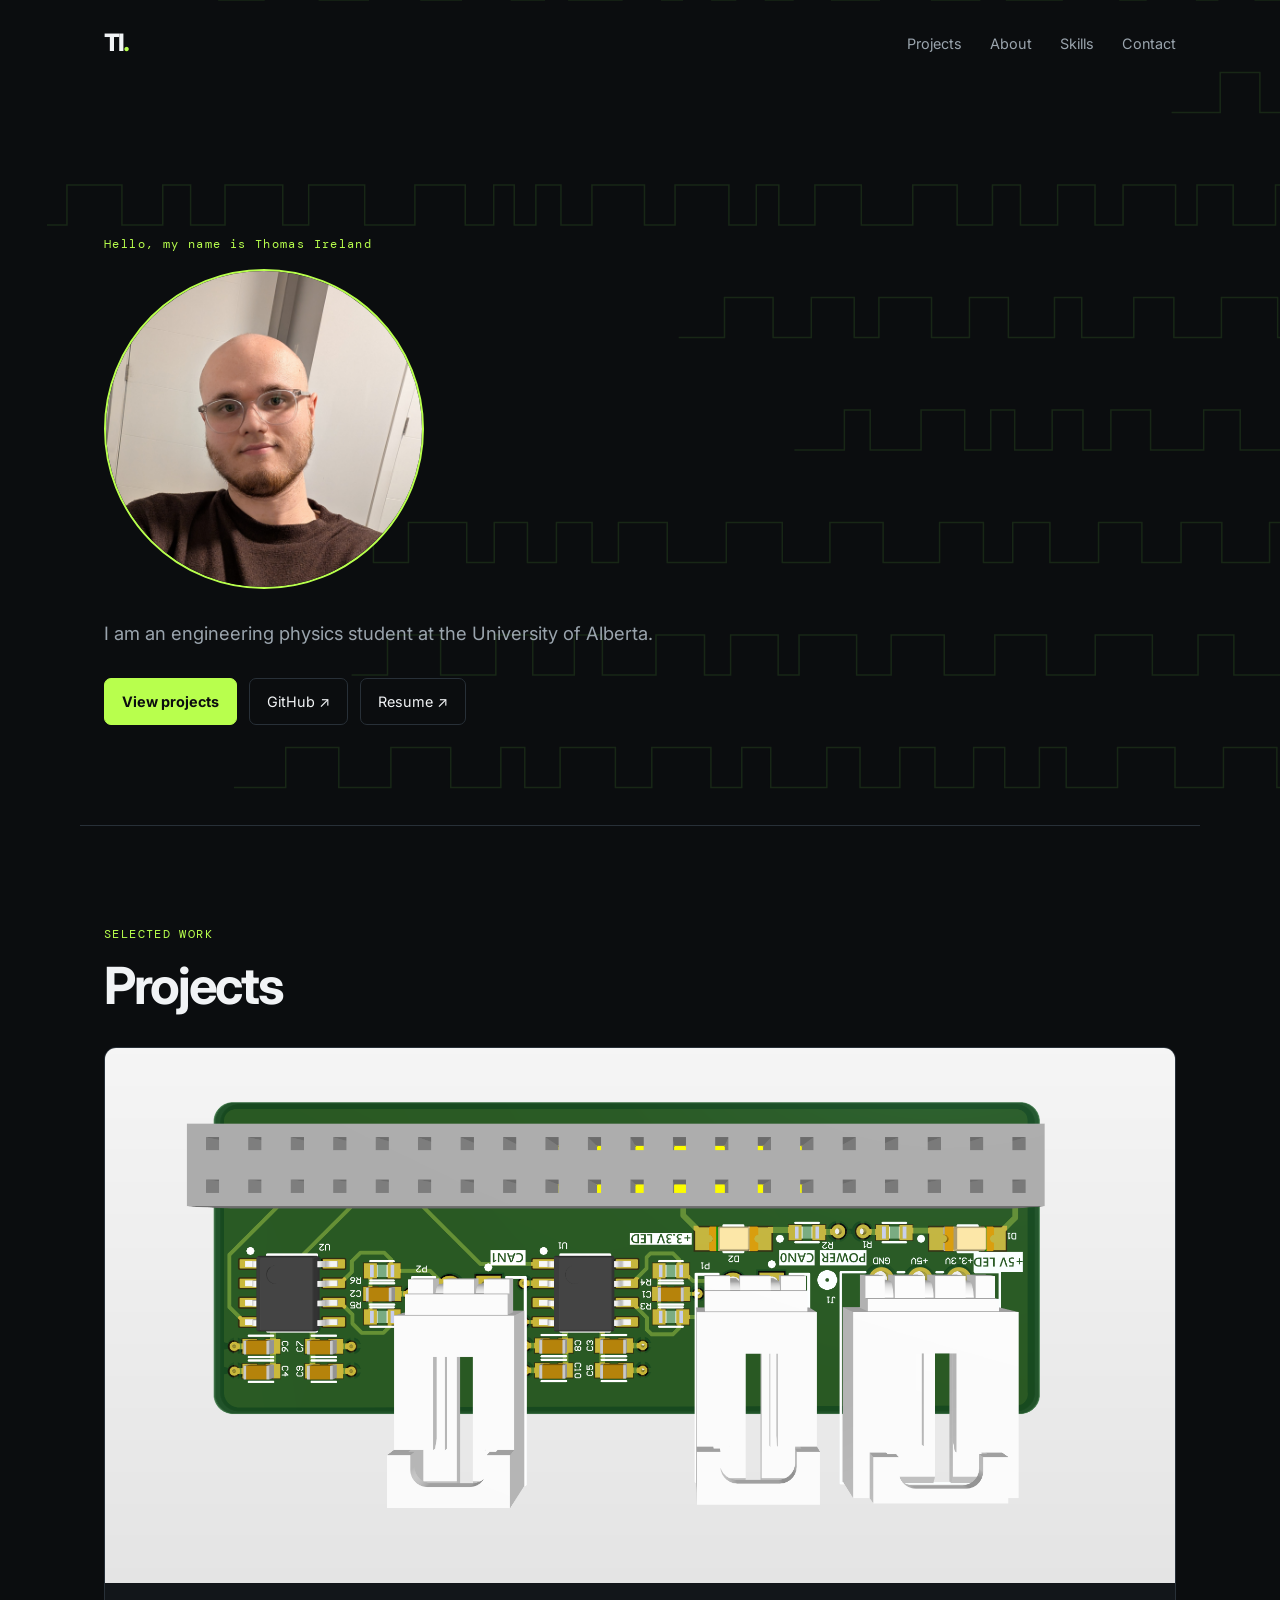
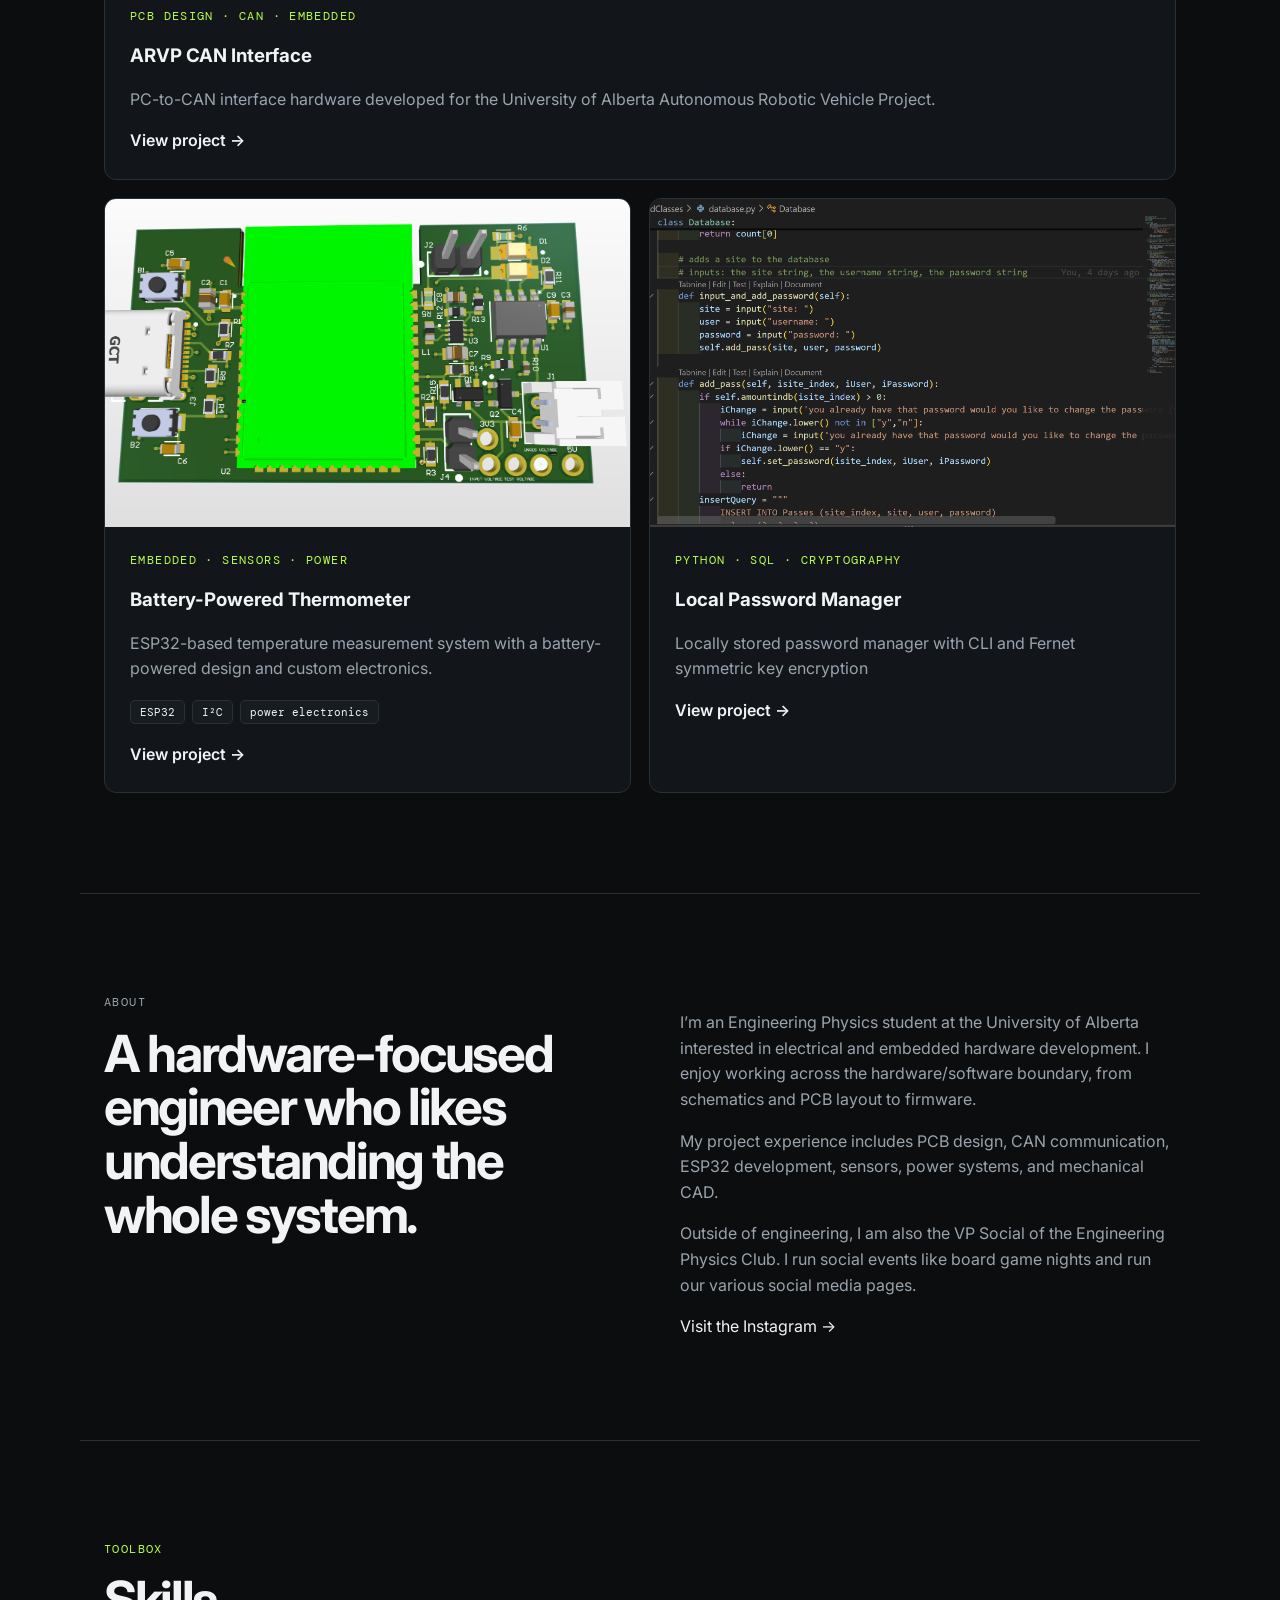
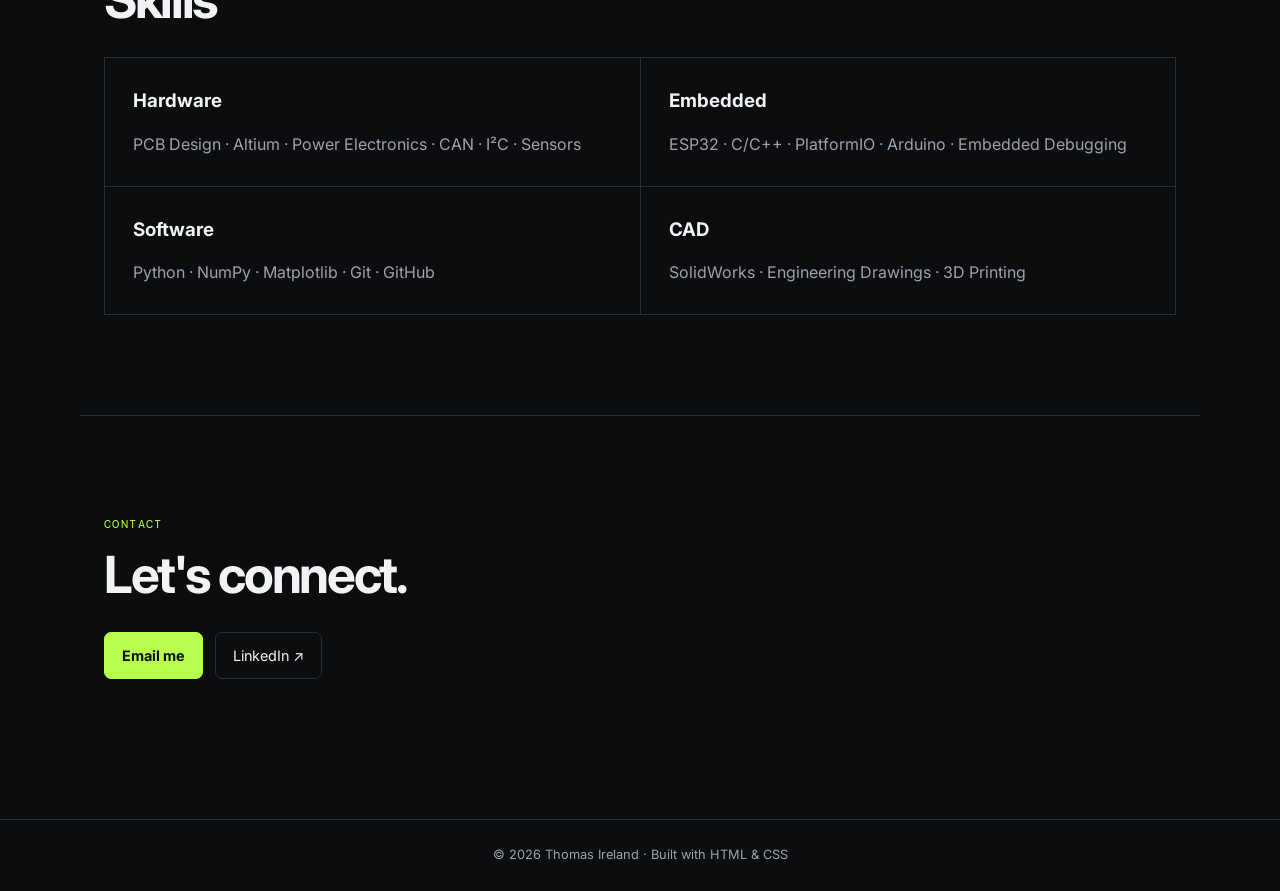
==== commit cbb70f48: "finished product" ====
--- a/index.html
+++ b/index.html
@@ -3,7 +3,7 @@
 <head>
   <meta charset="utf-8">
   <meta name="viewport" content="width=device-width, initial-scale=1">
-  <title>Thomas Ireland | Electrical & Hardware Engineering</title>
+  <title>Thomas Ireland</title>
   <meta name="description" content="Electrical and hardware engineering portfolio.">
   <link rel="stylesheet" href="style.css">
 </head>
@@ -22,13 +22,13 @@
 
 <main>
 <section class="hero">
-  <p class="eyebrow">ELECTRICAL & HARDWARE ENGINEERING</p>
-  <h1>Building hardware that<br><span>works in the real world.</span></h1>
-  <p class="intro">Engineering Physics student interested in PCB design, embedded systems, sensors, and hardware/software integration.</p>
+  <p class="eyebrow">Hello, my name is Thomas Ireland</p>
+  <img class="profile-image" src="assets/self.jpg" alt="Portrait of Thomas Ireland">
+  <p class="intro">I am an engineering physics student at the University of Alberta.</p>
   <div class="buttons">
     <a class="button primary" href="#projects">View projects</a>
-    <a class="button" href="https://github.com/YOUR_USERNAME">GitHub ↗</a>
-    <a class="button" href="resume.pdf">Resume ↗</a>
+    <a class="button" href="https://github.com/baldington">GitHub ↗</a>
+    <a class="button" href="assets/ThomasIrelandResume.pdf">Resume ↗</a>
   </div>
 </section>
 
@@ -45,7 +45,6 @@
         <p class="tag">PCB DESIGN · CAN · EMBEDDED</p>
         <h3>ARVP CAN Interface</h3>
         <p>PC-to-CAN interface hardware developed for the University of Alberta Autonomous Robotic Vehicle Project.</p>
-        <div class="chips"><span>Altium</span><span>ESP32</span><span>CAN</span></div>
         <a href="projects/arvp-can.html">View project →</a>
       </div>
     </article>
@@ -56,19 +55,18 @@
         <p class="tag">EMBEDDED · SENSORS · POWER</p>
         <h3>Battery-Powered Thermometer</h3>
         <p>ESP32-based temperature measurement system with a battery-powered design and custom electronics.</p>
-        <div class="chips"><span>ESP32</span><span>I²C</span><span>ADC</span></div>
+        <div class="chips"><span>ESP32</span><span>I²C</span><span>power electronics</span></div>
         <a href="projects/thermometer.html">View project →</a>
       </div>
     </article>
 
     <article class="project-card">
-      <div class="project-image placeholder">ADD PROJECT PHOTO</div>
+      <img class="project-image placeholder" src="assets/passwordManagerpfp.png" alt="picture of password management code"></img>
       <div class="project-body">
-        <p class="tag">YOUR NEXT PROJECT</p>
-        <h3>Project Three</h3>
-        <p>Replace this card with another substantial hardware, embedded, robotics, or electronics project.</p>
-        <div class="chips"><span>Technology</span><span>Technology</span></div>
-        <a href="#">View project →</a>
+        <p class="tag">PYTHON · SQL · CRYPTOGRAPHY</p>
+        <h3>Local Password Manager</h3>
+        <p>Locally stored password manager with CLI and Fernet symmetric key encryption</p>
+        <a href="https://github.com/baldington/Local_password_manager">View project →</a>
       </div>
     </article>
   </div>
@@ -80,8 +78,10 @@
     <h2>A hardware-focused engineer who likes understanding the whole system.</h2>
   </div>
   <div>
-    <p>I’m an Engineering Physics student at the University of Alberta interested in electrical and embedded hardware development. I enjoy working across the hardware/software boundary, from schematics and PCB layout to firmware, testing, and debugging.</p>
+    <p>I’m an Engineering Physics student at the University of Alberta interested in electrical and embedded hardware development. I enjoy working across the hardware/software boundary, from schematics and PCB layout to firmware.</p>
     <p>My project experience includes PCB design, CAN communication, ESP32 development, sensors, power systems, and mechanical CAD.</p>
+    <p>Outside of engineering, I am also the VP Social of the Engineering Physics Club. I run social events like board game nights and run our various social media pages.</p>
+    <a href="https://www.instagram.com/engphysca?utm_source=ig_web_button_share_sheet&stkn=ZDNlZDc0MzIxNw==">Visit the Instagram →</a>
   </div>
 </section>
 
@@ -89,20 +89,19 @@
   <p class="eyebrow">TOOLBOX</p>
   <h2>Skills</h2>
   <div class="skills-grid">
-    <div><h3>Hardware</h3><p>PCB Design · Altium · Schematic Capture · Power Electronics · CAN · I²C · Sensors</p></div>
+    <div><h3>Hardware</h3><p>PCB Design · Altium · Power Electronics · CAN · I²C · Sensors</p></div>
     <div><h3>Embedded</h3><p>ESP32 · C/C++ · PlatformIO · Arduino · Embedded Debugging</p></div>
     <div><h3>Software</h3><p>Python · NumPy · Matplotlib · Git · GitHub</p></div>
-    <div><h3>CAD</h3><p>SolidWorks · Engineering Drawings · Tolerance Analysis · 3D Printing</p></div>
+    <div><h3>CAD</h3><p>SolidWorks · Engineering Drawings · 3D Printing</p></div>
   </div>
 </section>
 
 <section id="contact" class="section contact">
   <p class="eyebrow">CONTACT</p>
   <h2>Let's connect.</h2>
-  <p>Interested in hardware, embedded systems, and electrical engineering internships.</p>
   <div class="buttons">
-    <a class="button primary" href="mailto:YOUR_EMAIL@example.com">Email me</a>
-    <a class="button" href="https://www.linkedin.com/in/YOUR_USERNAME/">LinkedIn ↗</a>
+    <a class="button primary" href="mailto:tdi@ualberta.ca">Email me</a>
+    <a class="button" href="https://www.linkedin.com/in/thomasireland4/">LinkedIn ↗</a>
   </div>
 </section>
 </main>
--- a/style.css
+++ b/style.css
@@ -45,6 +45,14 @@
 }
 h1 { font-size: clamp(3rem, 8vw, 6.8rem); line-height: .95; letter-spacing: -.065em; margin: 0; max-width: 1000px; }
 h1 span { color: var(--muted); }
+.profile-image {
+  width: min(320px, 72vw);
+  aspect-ratio: 1;
+  border-radius: 50%;
+  object-fit: cover;
+  display: block;
+  border: 2px solid var(--accent);
+}
 h2 { font-size: clamp(2rem, 4vw, 3.4rem); line-height: 1.05; letter-spacing: -.045em; margin: 0 0 30px; }
 h3 { margin: 0 0 8px; }
 .intro { max-width: 650px; color: var(--muted); font-size: 1.15rem; margin: 30px 0; }
